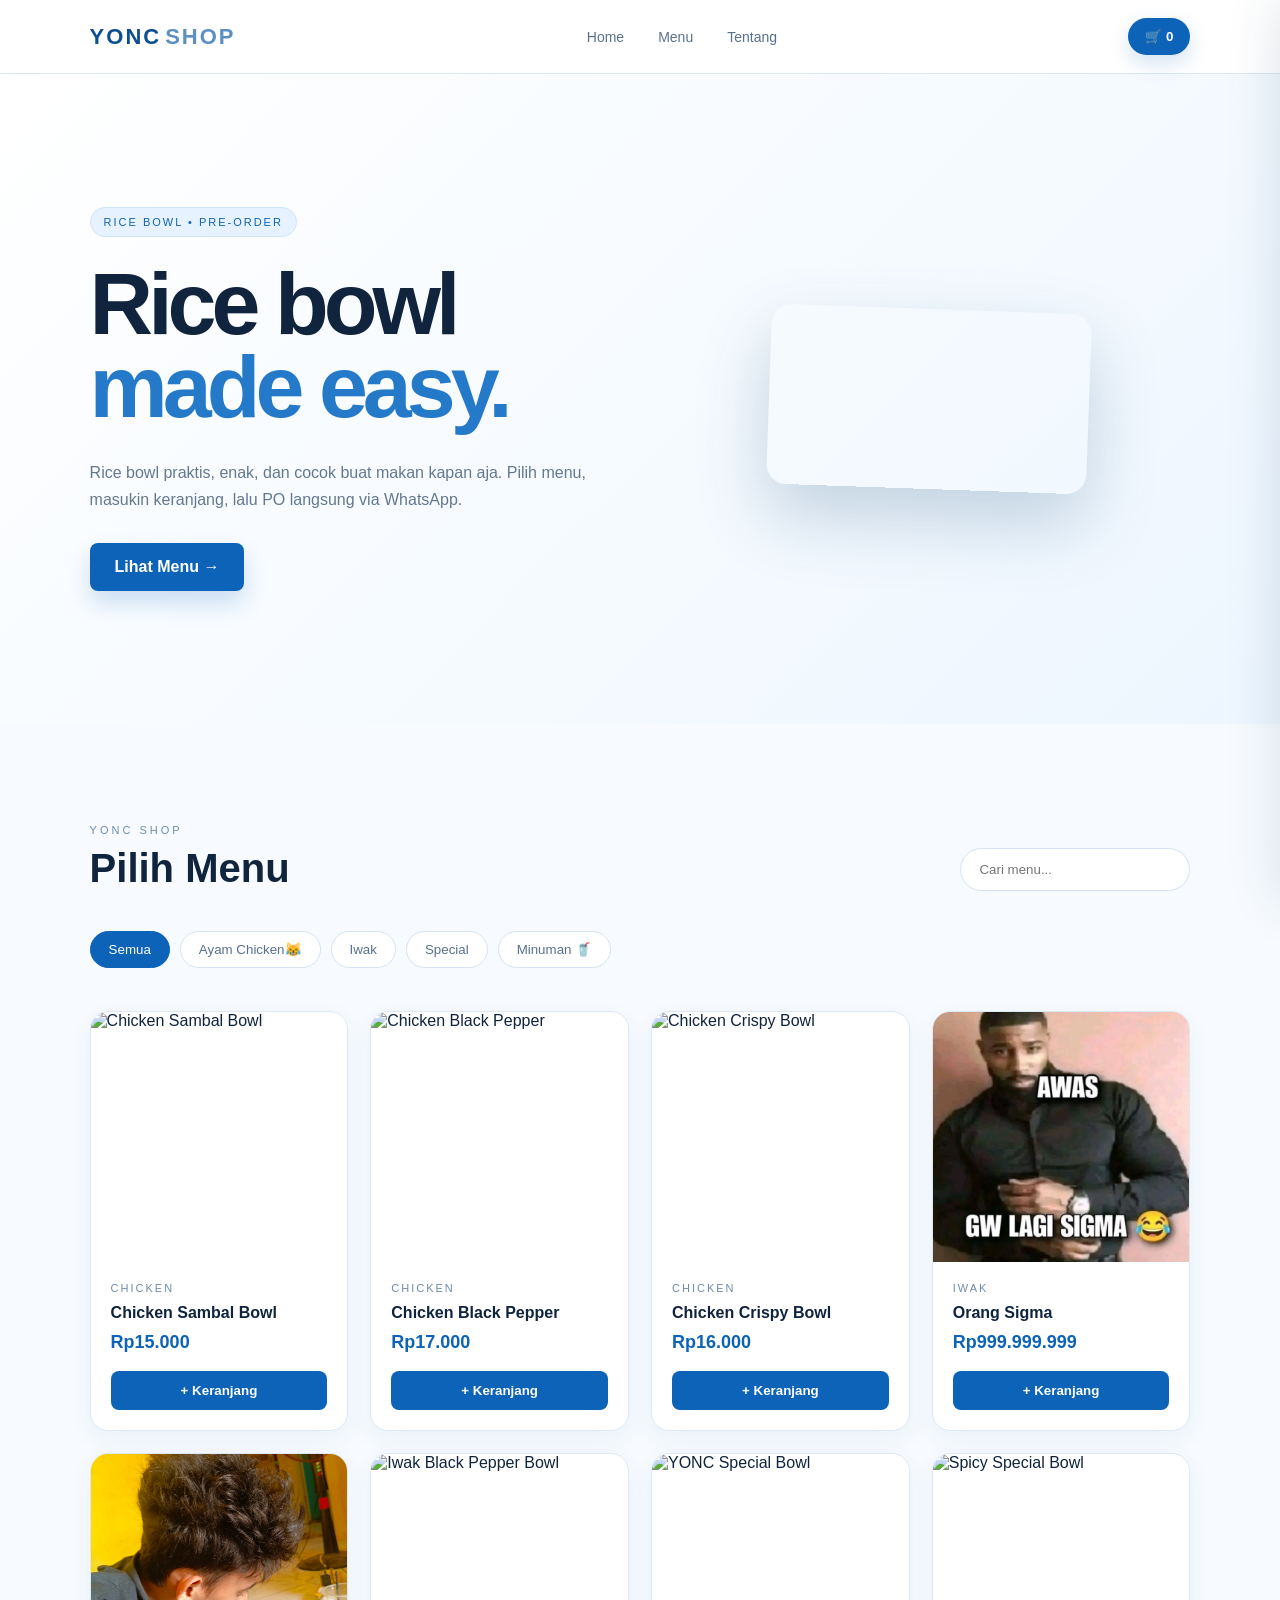
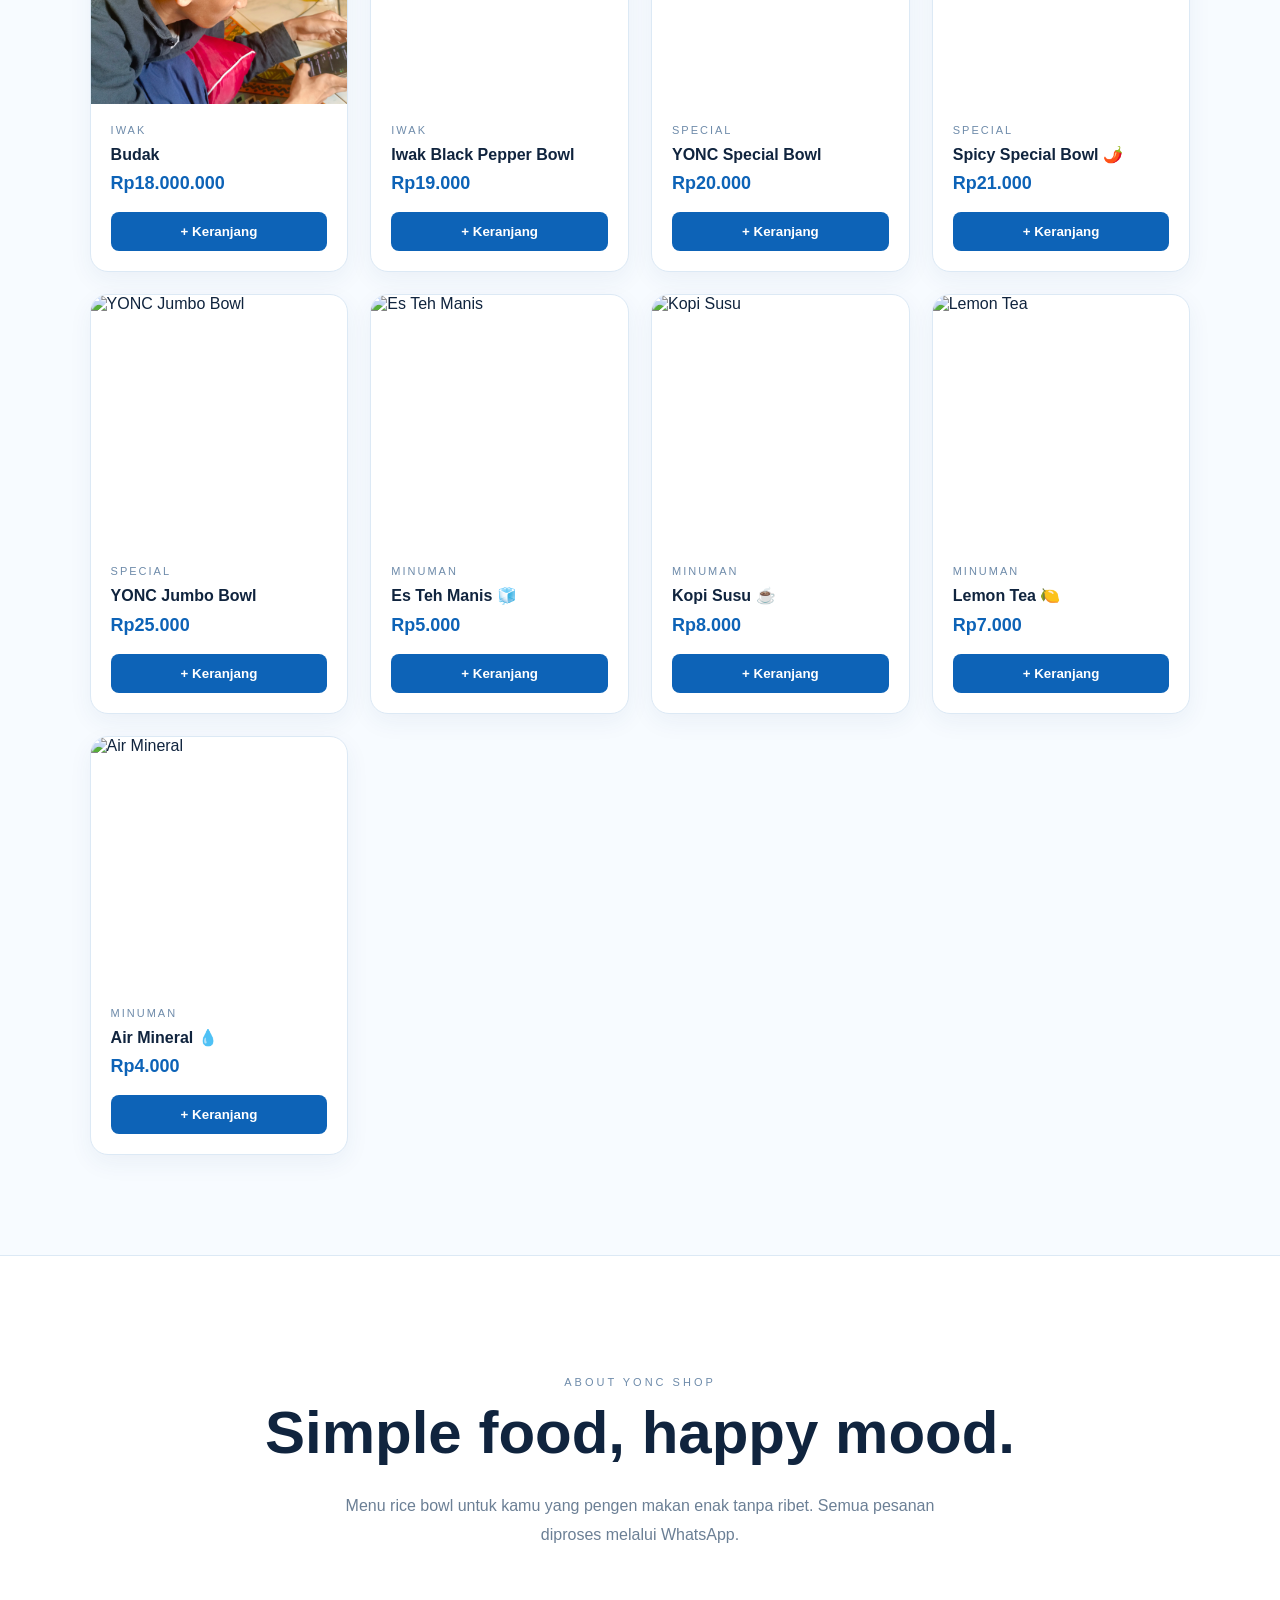
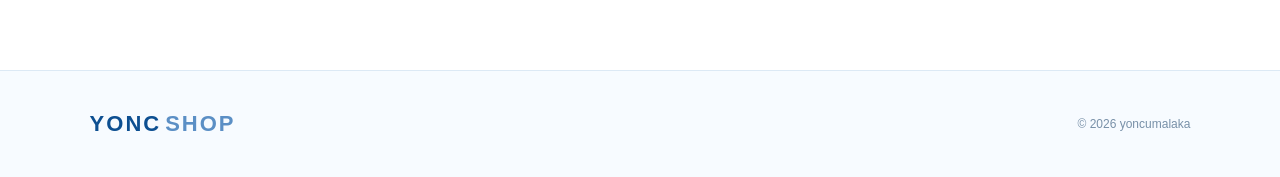
==== shop.html @ 420c865e "Update shop.html" ====
<!DOCTYPE html>
<html lang="id">

<head>

    <meta charset="UTF-8">

    <meta
        name="viewport"
        content="width=device-width, initial-scale=1.0"
    >

    <title>YONC SHOP — Rice Bowl</title>

    <link
        rel="stylesheet"
        href="style.css"
    >

</head>


<body>

    

<!-- ================= NAVBAR ================= -->

<header class="navbar">

    <a
        href="#home"
        class="logo"
    >
        YONC<span>SHOP</span>
    </a>


    <nav>

        <a href="#home">
            Home
        </a>

        <a href="#products">
            Menu
        </a>

        <a href="#about">
            Tentang
        </a>

    </nav>


    <button
        class="cart-btn"
        onclick="toggleCart()"
    >
        🛒 <span id="cartCount">0</span>
    </button>

</header>



<main>


<!-- ================= HERO ================= -->

<section
    class="hero"
    id="home"
>

    <div class="hero-content">

        <p class="badge">
            RICE BOWL • PRE-ORDER
        </p>


        <h1>
            Rice bowl<br>
            <span>made easy.</span>
        </h1>


        <p class="hero-desc">

            Rice bowl praktis, enak, dan cocok buat
            makan kapan aja.
            Pilih menu, masukin keranjang,
            lalu PO langsung via WhatsApp.

        </p>


        <a
            href="#products"
            class="hero-btn"
        >
            Lihat Menu →
        </a>

    </div>



    <div class="hero-image">

        <video autoplay loop playsinline>
            <source src="Copines.mp4" type="video/mp4">
        </video>
    

    </div>

</section>



<!-- ================= PRODUCTS ================= -->

<section
    class="products-section"
    id="products"
>


    <!-- JUDUL + SEARCH -->

    <div class="section-heading">

        <div>

            <p class="small-title">
                YONC SHOP
            </p>

            <h2>
                Pilih Menu
            </h2>

        </div>


        <input
            id="searchInput"
            type="text"
            placeholder="Cari menu..."
            onkeyup="searchProducts()"
        >

    </div>



    <!-- ================= KATEGORI ================= -->

    <div class="category">

        <button
            class="active"
            onclick="filterProducts('all', this)"
        >
            Semua
        </button>


        <button
            onclick="filterProducts('chicken', this)"
        >
            Ayam Chicken😹
        </button>


        <button
            onclick="filterProducts('Iwak', this)"
        >
            Iwak
        </button>


        <button
            onclick="filterProducts('special', this)"
        >
            Special
        </button>


        <button
            onclick="filterProducts('drink', this)"
        >
            Minuman 🥤
        </button>

    </div>



    <!-- ================= PRODUCT GRID ================= -->

    <div
        class="product-grid"
        id="productGrid"
    >


        



        <!-- ========== 2 CHICKEN ========== -->

        <article
            class="product-card"
            data-category="chicken"
        >

            <img
                class="product-image"
                src="https://images.unsplash.com/photo-1515003197210-e0cd71810b5f?auto=format&fit=crop&w=900&q=85"
                alt="Chicken Sambal Bowl"
            >


            <div class="product-info">

                <p class="category-name">
                    Chicken
                </p>


                <h3>
                    Chicken Sambal Bowl
                </h3>


                <p class="price">
                    Rp15.000
                </p>


                <button
                    onclick="addToCart('Chicken Sambal Bowl', 15000)"
                >
                    + Keranjang
                </button>

            </div>

        </article>



        <!-- ========== 3 CHICKEN ========== -->

        <article
            class="product-card"
            data-category="chicken"
        >

            <img
                class="product-image"
                src="https://images.unsplash.com/photo-1547592180-85f173990554?auto=format&fit=crop&w=900&q=85"
                alt="Chicken Black Pepper"
            >


            <div class="product-info">

                <p class="category-name">
                    Chicken
                </p>


                <h3>
                    Chicken Black Pepper
                </h3>


                <p class="price">
                    Rp17.000
                </p>


                <button
                    onclick="addToCart('Chicken Black Pepper', 17000)"
                >
                    + Keranjang
                </button>

            </div>

        </article>



        <!-- ========== 4 CHICKEN ========== -->

        <article
            class="product-card"
            data-category="chicken"
        >

            <img
                class="product-image"
                src="https://images.unsplash.com/photo-1604908176997-125f25cc6f3d?auto=format&fit=crop&w=900&q=85"
                alt="Chicken Crispy Bowl"
            >


            <div class="product-info">

                <p class="category-name">
                    Chicken
                </p>


                <h3>
                    Chicken Crispy Bowl
                </h3>


                <p class="price">
                    Rp16.000
                </p>


                <button
                    onclick="addToCart('Chicken Crispy Bowl', 16000)"
                >
                    + Keranjang
                </button>

            </div>

        </article>



        <!-- ========== 5 IWAK ========== -->

        <article
            class="product-card"
            data-category="Iwak"
        >

            <img
                class="product-image"
                src="a66cf61162b23cd7a90c063046f95555.jpg"
                alt="Orang Sigma"
            >


            <div class="product-info">

                <p class="category-name">
                    Iwak
                </p>


                <h3>
                    Orang Sigma
                </h3>


                <p class="price">
                    Rp999.999.999
                </p>


                <button
                    onclick="addToCart('Orang Sigma', 999999999)"
                >
                    + Keranjang
                </button>

            </div>

        </article>



        <!-- ========== 6 IWAK ========== -->

        <article
            class="product-card"
            data-category="Iwak"
        >

            <img
                class="product-image"
                src="IMG_20260915_151544_140.jpg"
                alt="Budak Toboali"
            >


            <div class="product-info">

                <p class="category-name">
                    Iwak
                </p>


                <h3>
                    Budak
                </h3>


                <p class="price">
                    Rp18.000.000
                </p>


                <button
                    onclick="addToCart('Budak Toboali', 18000000)"
                >
                    + Keranjang
                </button>

            </div>

        </article>



        <!-- ========== 7 IWAK ========== -->

        <article
            class="product-card"
            data-category="Iwak"
        >

            <img
                class="product-image"
                src="https://images.unsplash.com/photo-1565299624946-b28f40a0ae38?auto=format&fit=crop&w=900&q=85"
                alt="Iwak Black Pepper Bowl"
            >


            <div class="product-info">

                <p class="category-name">
                    Iwak
                </p>


                <h3>
                    Iwak Black Pepper Bowl
                </h3>


                <p class="price">
                    Rp19.000
                </p>


                <button
                    onclick="addToCart('Beef Black Pepper Bowl', 19000)"
                >
                    + Keranjang
                </button>

            </div>

        </article>



        <!-- ========== 8 SPECIAL ========== -->

        <article
            class="product-card"
            data-category="special"
        >

            <img
                class="product-image"
                src="https://images.unsplash.com/photo-1512058564366-18510be2db19?auto=format&fit=crop&w=900&q=85"
                alt="YONC Special Bowl"
            >


            <div class="product-info">

                <p class="category-name">
                    Special
                </p>


                <h3>
                    YONC Special Bowl
                </h3>


                <p class="price">
                    Rp20.000
                </p>


                <button
                    onclick="addToCart('YONC Special Bowl', 20000)"
                >
                    + Keranjang
                </button>

            </div>

        </article>



        <!-- ========== 9 SPECIAL ========== -->

        <article
            class="product-card"
            data-category="special"
        >

            <img
                class="product-image"
                src="https://images.unsplash.com/photo-1601050690597-df0568f70950?auto=format&fit=crop&w=900&q=85"
                alt="Spicy Special Bowl"
            >


            <div class="product-info">

                <p class="category-name">
                    Special
                </p>


                <h3>
                    Spicy Special Bowl 🌶️
                </h3>


                <p class="price">
                    Rp21.000
                </p>


                <button
                    onclick="addToCart('Spicy Special Bowl', 21000)"
                >
                    + Keranjang
                </button>

            </div>

        </article>



        <!-- ========== 10 SPECIAL ========== -->

        <article
            class="product-card"
            data-category="special"
        >

            <img
                class="product-image"
                src="https://images.unsplash.com/photo-1547592180-85f173990554?auto=format&fit=crop&w=900&q=85"
                alt="YONC Jumbo Bowl"
            >


            <div class="product-info">

                <p class="category-name">
                    Special
                </p>


                <h3>
                    YONC Jumbo Bowl
                </h3>


                <p class="price">
                    Rp25.000
                </p>


                <button
                    onclick="addToCart('YONC Jumbo Bowl', 25000)"
                >
                    + Keranjang
                </button>

            </div>

        </article>



        <!-- ========== 11 MINUMAN ========== -->

        <article
            class="product-card"
            data-category="drink"
        >

            <img
                class="product-image"
                src="https://images.unsplash.com/photo-1556679343-c7306c1976bc?auto=format&fit=crop&w=900&q=85"
                alt="Es Teh Manis"
            >


            <div class="product-info">

                <p class="category-name">
                    Minuman
                </p>


                <h3>
                    Es Teh Manis 🧊
                </h3>


                <p class="price">
                    Rp5.000
                </p>


                <button
                    onclick="addToCart('Es Teh Manis', 5000)"
                >
                    + Keranjang
                </button>

            </div>

        </article>



        <!-- ========== 12 MINUMAN ========== -->

        <article
            class="product-card"
            data-category="drink"
        >

            <img
                class="product-image"
                src="https://images.unsplash.com/photo-1495474472287-4d71bcdd2085?auto=format&fit=crop&w=900&q=85"
                alt="Kopi Susu"
            >


            <div class="product-info">

                <p class="category-name">
                    Minuman
                </p>


                <h3>
                    Kopi Susu ☕
                </h3>


                <p class="price">
                    Rp8.000
                </p>


                <button
                    onclick="addToCart('Kopi Susu', 8000)"
                >
                    + Keranjang
                </button>

            </div>

        </article>



        <!-- ========== 13 MINUMAN ========== -->

        <article
            class="product-card"
            data-category="drink"
        >

            <img
                class="product-image"
                src="https://images.unsplash.com/photo-1551024506-0bccd828d307?auto=format&fit=crop&w=900&q=85"
                alt="Lemon Tea"
            >


            <div class="product-info">

                <p class="category-name">
                    Minuman
                </p>


                <h3>
                    Lemon Tea 🍋
                </h3>


                <p class="price">
                    Rp7.000
                </p>


                <button
                    onclick="addToCart('Lemon Tea', 7000)"
                >
                    + Keranjang
                </button>

            </div>

        </article>



        <!-- ========== 14 MINUMAN ========== -->

        <article
            class="product-card"
            data-category="drink"
        >

            <img
                class="product-image"
                src="https://images.unsplash.com/photo-1544145945-f90425340c7e?auto=format&fit=crop&w=900&q=85"
                alt="Air Mineral"
            >


            <div class="product-info">

                <p class="category-name">
                    Minuman
                </p>


                <h3>
                    Air Mineral 💧
                </h3>


                <p class="price">
                    Rp4.000
                </p>


                <button
                    onclick="addToCart('Air Mineral', 4000)"
                >
                    + Keranjang
                </button>

            </div>

        </article>


    </div>

</section>



<!-- ================= ABOUT ================= -->

<section
    class="about"
    id="about"
>

    <p class="small-title">
        ABOUT YONC SHOP
    </p>


    <h2>
        Simple food, happy mood.
    </h2>


    <p>

        Menu rice bowl untuk kamu yang pengen
        makan enak tanpa ribet.
        Semua pesanan diproses melalui WhatsApp.

    </p>

</section>


</main>



<!-- ================= OVERLAY ================= -->

<div
    class="overlay"
    id="overlay"
    onclick="toggleCart()"
></div>



<!-- ================= CART ================= -->

<aside
    class="cart"
    id="cart"
>


    <div class="cart-header">

        <h2>
            Pesanan
        </h2>


        <button
            onclick="toggleCart()"
        >
            ✕
        </button>

    </div>



    <div
        id="cartItems"
        class="cart-items"
    >

        <p class="empty-cart">
            Belum ada pesanan 🍚
        </p>

    </div>



    <div class="cart-bottom">


        <div class="total">

            <span>
                Total
            </span>


            <strong id="cartTotal">
                Rp0
            </strong>

        </div>



        <button
            class="checkout"
            onclick="checkout()"
        >
            PO via WhatsApp →
        </button>


    </div>

</aside>



<!-- ================= FOOTER ================= -->

<footer>


    <div class="logo">

        YONC<span>SHOP</span>

    </div>


    <p>
        © 2026 yoncumalaka
    </p>


</footer>



<!-- ================= JAVASCRIPT ================= -->

<script src="script.js"></script>


</body>

</html>
---- style.css ----
* {
    margin: 0;
    padding: 0;
    box-sizing: border-box;
}

html {
    scroll-behavior: smooth;
}

body {
    font-family: Arial, Helvetica, sans-serif;
    background: #f7fbff;
    color: #10243e;
}


/* =========================
   NAVBAR
========================= */

.navbar {
    height: 74px;
    padding: 0 7%;

    display: flex;
    align-items: center;
    justify-content: space-between;

    background: rgba(255, 255, 255, .96);

    border-bottom: 1px solid #dbe8f5;

    position: sticky;
    top: 0;
    z-index: 50;

    backdrop-filter: blur(14px);
}

.logo {
    color: #0d4f91;
    text-decoration: none;

    font-size: 22px;
    font-weight: 900;

    letter-spacing: 2px;
}

.logo span {
    color: #5b8fc5;
    margin-left: 4px;
}

.navbar nav {
    display: flex;
    gap: 34px;
}

.navbar nav a {
    color: #58708d;
    text-decoration: none;
    font-size: 14px;

    transition: .2s;
}

.navbar nav a:hover {
    color: #0d63b7;
}

.cart-btn {
    background: #0d63b7;
    color: white;

    border: none;

    padding: 11px 17px;

    border-radius: 30px;

    cursor: pointer;

    font-weight: bold;

    box-shadow: 0 8px 20px rgba(13, 99, 183, .18);

    transition: .2s;
}

.cart-btn:hover {
    background: #084d8d;
    transform: translateY(-2px);
}


/* =========================
   HERO
========================= */

.hero {
    min-height: 650px;

    padding: 75px 7%;

    display: grid;

    grid-template-columns: 1fr 1fr;

    align-items: center;

    gap: 55px;

    background:
        linear-gradient(
            135deg,
            #ffffff 0%,
            #edf6ff 100%
        );
}

.badge {
    display: inline-block;

    font-size: 11px;

    letter-spacing: 2px;

    color: #0d63b7;

    background: #e6f2ff;

    border: 1px solid #cfe5fa;

    padding: 8px 13px;

    border-radius: 30px;

    margin-bottom: 25px;
}

.hero h1 {
    font-size: clamp(50px, 7vw, 88px);

    line-height: .95;

    letter-spacing: -5px;

    color: #10243e;
}

.hero h1 span {
    color: #247ac8;
}

.hero-desc {
    color: #637890;

    max-width: 500px;

    line-height: 1.7;

    margin: 30px 0;
}

.hero-btn {
    display: inline-block;

    padding: 15px 25px;

    background: #0d63b7;

    color: white;

    text-decoration: none;

    font-weight: bold;

    border-radius: 8px;

    box-shadow: 0 12px 25px rgba(13, 99, 183, .2);

    transition: .2s;
}

.hero-btn:hover {
    background: #084d8d;
    transform: translateY(-2px);
}

.hero-image {
    display: flex;
    justify-content: center;
}

.hero-image video {
    width: 320px;

    height: 180px;

    object-fit: cover;

    border-radius: 20px;

    box-shadow: 0 30px 70px rgba(20, 72, 116, .22);

    transform: rotate(2deg);
}


/* =========================
   PRODUCTS
========================= */

.products-section {
    padding: 100px 7%;
}

.section-heading {
    display: flex;

    align-items: end;

    justify-content: space-between;

    gap: 30px;
}

.small-title {
    color: #6e8baa;

    font-size: 11px;

    letter-spacing: 3px;

    margin-bottom: 10px;
}

.section-heading h2 {
    font-size: 40px;
}

#searchInput {
    width: 230px;

    background: white;

    color: #10243e;

    border: 1px solid #d5e3f0;

    padding: 13px 18px;

    border-radius: 30px;

    outline: none;

    transition: .2s;
}

#searchInput:focus {
    border-color: #0d63b7;

    box-shadow: 0 0 0 3px rgba(13, 99, 183, .08);
}


/* =========================
   CATEGORY
========================= */

.category {
    display: flex;

    gap: 10px;

    margin: 40px 0;

    overflow-x: auto;

    padding-bottom: 3px;

    scrollbar-width: none;
}

.category::-webkit-scrollbar {
    display: none;
}

.category button {
    background: white;

    color: #58708d;

    border: 1px solid #d5e3f0;

    padding: 10px 18px;

    border-radius: 30px;

    cursor: pointer;

    white-space: nowrap;

    flex-shrink: 0;

    transition: .2s;
}

.category button.active,
.category button:hover {
    background: #0d63b7;

    color: white;

    border-color: #0d63b7;
}


/* =========================
   PRODUCT GRID
========================= */

.product-grid {
    display: grid;

    grid-template-columns: repeat(4, 1fr);

    gap: 22px;
}

.product-card {
    background: white;

    border: 1px solid #dce9f5;

    border-radius: 18px;

    overflow: hidden;

    transition: .25s;

    box-shadow: 0 8px 25px rgba(29, 76, 115, .06);
}

.product-card:hover {
    transform: translateY(-6px);

    box-shadow: 0 18px 35px rgba(29, 76, 115, .12);
}

.product-image {
    width: 100%;

    height: 250px;

    display: block;

    object-fit: cover;
}

.product-info {
    padding: 20px;
}

.category-name {
    color: #6e8baa;

    font-size: 11px;

    text-transform: uppercase;

    letter-spacing: 2px;
}

.product-info h3 {
    margin: 8px 0;

    font-size: 16px;

    line-height: 1.35;
}

.price {
    color: #0d63b7;

    font-weight: bold;

    font-size: 18px;

    margin-bottom: 18px;
}

.product-info button {
    width: 100%;

    padding: 12px;

    background: #0d63b7;

    color: white;

    border: none;

    border-radius: 8px;

    cursor: pointer;

    font-weight: bold;

    transition: .2s;
}

.product-info button:hover {
    background: #084d8d;
}


/* =========================
   ABOUT
========================= */

.about {
    padding: 120px 7%;

    text-align: center;

    border-top: 1px solid #dce9f5;

    background: white;
}

.about h2 {
    font-size: clamp(35px, 5vw, 60px);

    margin-bottom: 25px;
}

.about > p:last-child {
    max-width: 600px;

    margin: auto;

    color: #6b7f95;

    line-height: 1.8;
}


/* =========================
   CART
========================= */

.overlay {
    position: fixed;

    inset: 0;

    background: rgba(13, 39, 66, .35);

    opacity: 0;

    visibility: hidden;

    transition: .3s;

    z-index: 80;
}

.overlay.show {
    opacity: 1;

    visibility: visible;
}

.cart {
    position: fixed;

    top: 0;

    right: -420px;

    width: 400px;

    max-width: 90%;

    height: 100vh;

    background: white;

    z-index: 100;

    padding: 25px;

    display: flex;

    flex-direction: column;

    transition: .35s;

    box-shadow: -20px 0 50px rgba(23, 62, 96, .15);
}

.cart.show {
    right: 0;
}

.cart-header {
    display: flex;

    justify-content: space-between;

    align-items: center;

    padding-bottom: 20px;

    border-bottom: 1px solid #dce9f5;
}

.cart-header h2 {
    font-size: 22px;
}

.cart-header button {
    background: transparent;

    color: #10243e;

    border: none;

    font-size: 20px;

    cursor: pointer;
}

.cart-items {
    flex: 1;

    overflow-y: auto;

    padding: 20px 0;
}

.empty-cart {
    color: #7890a8;

    text-align: center;

    margin-top: 50px;
}

.cart-item {
    display: flex;

    justify-content: space-between;

    gap: 15px;

    padding: 15px 0;

    border-bottom: 1px solid #e2edf6;
}

.cart-item h4 {
    font-size: 14px;
}

.cart-item p {
    color: #6e8baa;

    font-size: 13px;

    margin-top: 5px;
}

.remove {
    background: transparent;

    color: #d05b5b;

    border: none;

    cursor: pointer;
}

.cart-bottom {
    border-top: 1px solid #dce9f5;

    padding-top: 20px;
}

.total {
    display: flex;

    justify-content: space-between;

    margin-bottom: 15px;
}

.total strong {
    font-size: 20px;

    color: #0d63b7;
}

.checkout {
    width: 100%;

    padding: 15px;

    background: #18a66a;

    color: white;

    border: none;

    border-radius: 8px;

    font-weight: bold;

    cursor: pointer;

    transition: .2s;
}

.checkout:hover {
    background: #128454;
}


/* =========================
   FOOTER
========================= */

footer {
    border-top: 1px solid #dce9f5;

    padding: 40px 7%;

    display: flex;

    justify-content: space-between;

    align-items: center;

    background: #f7fbff;
}

footer p {
    color: #7890a8;

    font-size: 12px;
}


/* =========================
   TABLET
========================= */

@media (max-width: 950px) {

    .product-grid {
        grid-template-columns: repeat(2, 1fr);
    }

}


/* =========================
   MOBILE
========================= */

@media (max-width: 800px) {

    .navbar {
        padding: 0 5%;
    }

    .navbar nav {
        display: none;
    }

    .hero {
        grid-template-columns: 1fr;

        padding: 65px 5%;

        gap: 40px;
    }

    .hero h1 {
        font-size: clamp(48px, 13vw, 70px);

        letter-spacing: -4px;
    }

    .hero-image video {
        height: 180px;

        width: 320px;

        transform: none;
    }

    .products-section {
        padding: 70px 5%;
    }

    .section-heading {
        align-items: flex-start;

        flex-direction: column;
    }

    .section-heading h2 {
        font-size: 34px;
    }

    #searchInput {
        width: 100%;
    }

    .product-image {
        height: 220px;
    }

}


/* =========================
   SMALL PHONE
========================= */

@media (max-width: 480px) {

    .navbar {
        height: 68px;
    }

    .logo {
        font-size: 19px;
    }

    .cart-btn {
        padding: 10px 14px;
    }

    .hero {
        padding: 55px 5%;
    }

    .hero-desc {
        font-size: 15px;
    }

    .hero-image img {
        height: 300px;
    }

    .product-grid {
        grid-template-columns: repeat(2, minmax(0, 1fr));

        gap: 12px;
    }

    .product-info {
        padding: 14px;
    }

    .product-info h3 {
        font-size: 14px;
    }

    .price {
        font-size: 16px;
    }

    .product-info button {
        padding: 11px 5px;

        font-size: 13px;
    }

    .category {
        margin: 30px 0;

        gap: 8px;
    }

    .category button {
        padding: 9px 16px;
    }

    .cart {
        width: 100%;

        max-width: 100%;

        right: -100%;
    }

    footer {
        flex-direction: column;

        gap: 15px;

        text-align: center;
    }

    }

/* animasi buat file videonya */

.hero-image video {
    width: 320px;
    height: 180px;
    object-fit: cover;
    border-radius: 20px;
    box-shadow: 0 30px 70px rgba(20, 72, 116, .22);
    animation: floating 4.5s cubic-bezier(.37, 0, .63, 1) infinite;
    will-change: transform;
}

@keyframes floating {
    0%, 100% {
        transform: translateY(25px) rotate(1deg);
    }

    20% {
        transform: translateY(5px) rotate(-0.5deg);
    }

    35% {
        transform: translateY(0px) rotate(-1deg);
    }

    50% {
        transform: translateY(7px) rotate(0.5deg);
    }

    65% {
        transform: translateY(2px) rotate(-0.3deg);
    }

    80% {
        transform: translateY(12px) rotate(0.5deg);
    }
}
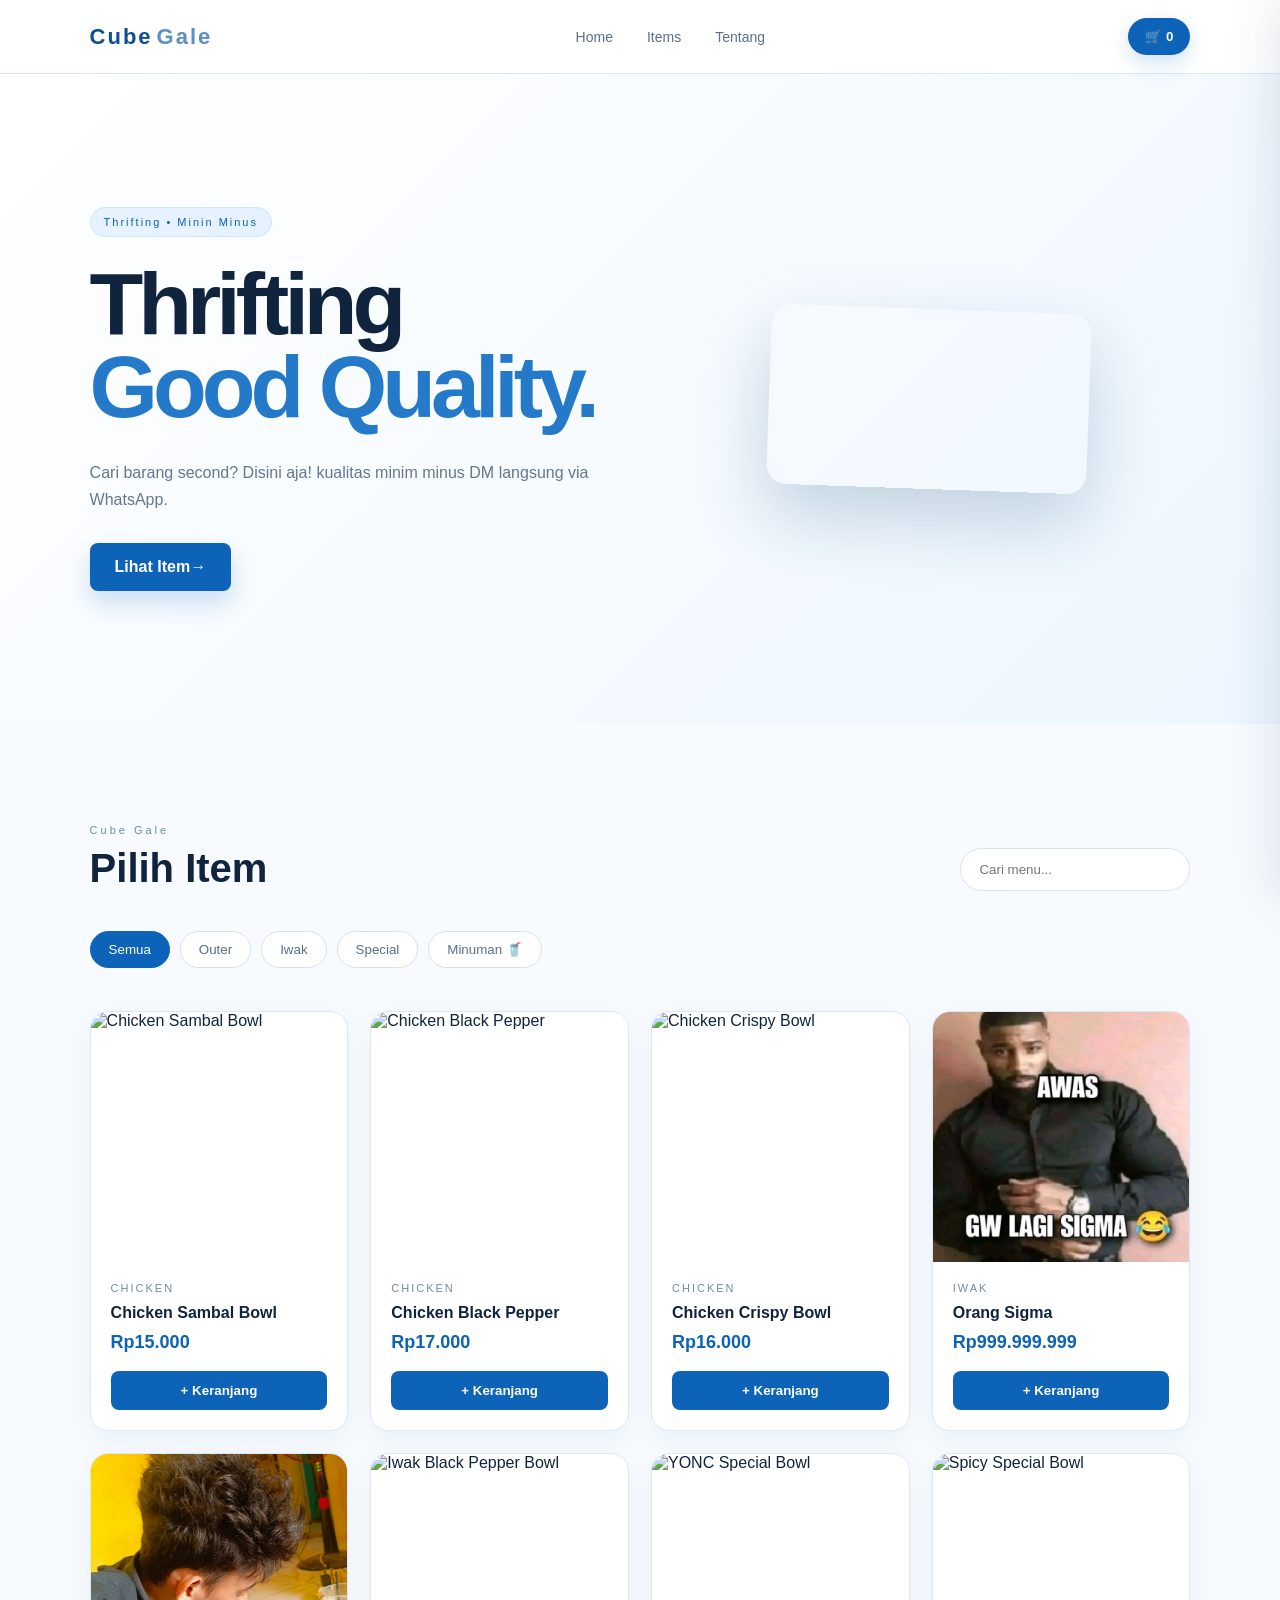
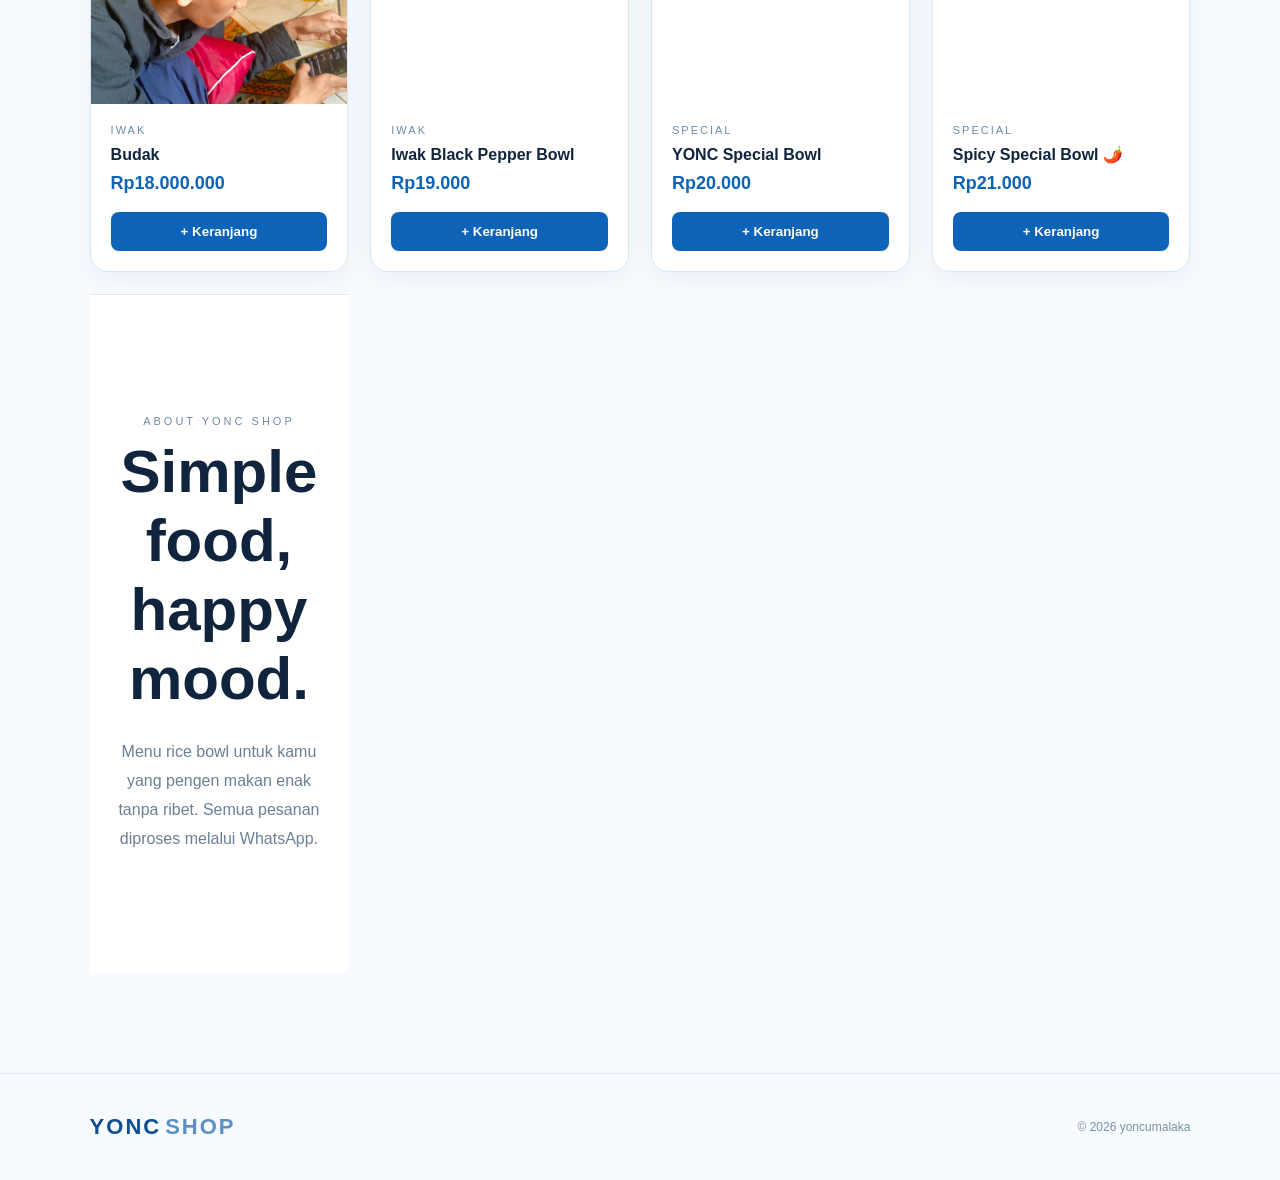
==== commit 60662bed: "Update shop.html" ====
--- a/shop.html
+++ b/shop.html
@@ -10,7 +10,7 @@
         content="width=device-width, initial-scale=1.0"
     >
 
-    <title>YONC SHOP — Rice Bowl</title>
+    <title>Cube Gale — Thrifting</title>
 
     <link
         rel="stylesheet"
@@ -32,7 +32,7 @@
         href="#home"
         class="logo"
     >
-        YONC<span>SHOP</span>
+        Cube<span>Gale</span>
     </a>
 
 
@@ -43,7 +43,7 @@
         </a>
 
         <a href="#products">
-            Menu
+            Items
         </a>
 
         <a href="#about">
@@ -77,22 +77,21 @@
     <div class="hero-content">
 
         <p class="badge">
-            RICE BOWL • PRE-ORDER
+            Thrifting • Minin Minus
         </p>
 
 
         <h1>
-            Rice bowl<br>
-            <span>made easy.</span>
+            Thrifting<br>
+            <span>Good Quality.</span>
         </h1>
 
 
         <p class="hero-desc">
 
-            Rice bowl praktis, enak, dan cocok buat
-            makan kapan aja.
-            Pilih menu, masukin keranjang,
-            lalu PO langsung via WhatsApp.
+            Cari barang second?
+            Disini aja! kualitas minim minus
+            DM langsung via WhatsApp.
 
         </p>
 
@@ -101,7 +100,7 @@
             href="#products"
             class="hero-btn"
         >
-            Lihat Menu →
+            Lihat Item→
         </a>
 
     </div>
@@ -136,11 +135,11 @@
         <div>
 
             <p class="small-title">
-                YONC SHOP
+                Cube Gale
             </p>
 
             <h2>
-                Pilih Menu
+                Pilih Item
             </h2>
 
         </div>
@@ -172,7 +171,7 @@
         <button
             onclick="filterProducts('chicken', this)"
         >
-            Ayam Chicken😹
+            Outer
         </button>
 
 
@@ -558,223 +557,27 @@
 
         <!-- ========== 10 SPECIAL ========== -->
 
-        <article
-            class="product-card"
-            data-category="special"
-        >
-
-            <img
-                class="product-image"
-                src="https://images.unsplash.com/photo-1547592180-85f173990554?auto=format&fit=crop&w=900&q=85"
-                alt="YONC Jumbo Bowl"
-            >
-
-
-            <div class="product-info">
-
-                <p class="category-name">
-                    Special
-                </p>
-
-
-                <h3>
-                    YONC Jumbo Bowl
-                </h3>
-
-
-                <p class="price">
-                    Rp25.000
-                </p>
-
-
-                <button
-                    onclick="addToCart('YONC Jumbo Bowl', 25000)"
-                >
-                    + Keranjang
-                </button>
-
-            </div>
-
-        </article>
+        
+        
 
 
 
         <!-- ========== 11 MINUMAN ========== -->
 
-        <article
-            class="product-card"
-            data-category="drink"
-        >
-
-            <img
-                class="product-image"
-                src="https://images.unsplash.com/photo-1556679343-c7306c1976bc?auto=format&fit=crop&w=900&q=85"
-                alt="Es Teh Manis"
-            >
-
-
-            <div class="product-info">
-
-                <p class="category-name">
-                    Minuman
-                </p>
-
-
-                <h3>
-                    Es Teh Manis 🧊
-                </h3>
-
-
-                <p class="price">
-                    Rp5.000
-                </p>
-
-
-                <button
-                    onclick="addToCart('Es Teh Manis', 5000)"
-                >
-                    + Keranjang
-                </button>
-
-            </div>
-
-        </article>
-
-
 
         <!-- ========== 12 MINUMAN ========== -->
 
-        <article
-            class="product-card"
-            data-category="drink"
-        >
-
-            <img
-                class="product-image"
-                src="https://images.unsplash.com/photo-1495474472287-4d71bcdd2085?auto=format&fit=crop&w=900&q=85"
-                alt="Kopi Susu"
-            >
-
-
-            <div class="product-info">
-
-                <p class="category-name">
-                    Minuman
-                </p>
-
-
-                <h3>
-                    Kopi Susu ☕
-                </h3>
-
-
-                <p class="price">
-                    Rp8.000
-                </p>
-
-
-                <button
-                    onclick="addToCart('Kopi Susu', 8000)"
-                >
-                    + Keranjang
-                </button>
-
-            </div>
-
-        </article>
-
 
 
         <!-- ========== 13 MINUMAN ========== -->
 
-        <article
-            class="product-card"
-            data-category="drink"
-        >
-
-            <img
-                class="product-image"
-                src="https://images.unsplash.com/photo-1551024506-0bccd828d307?auto=format&fit=crop&w=900&q=85"
-                alt="Lemon Tea"
-            >
-
-
-            <div class="product-info">
-
-                <p class="category-name">
-                    Minuman
-                </p>
-
-
-                <h3>
-                    Lemon Tea 🍋
-                </h3>
-
-
-                <p class="price">
-                    Rp7.000
-                </p>
-
-
-                <button
-                    onclick="addToCart('Lemon Tea', 7000)"
-                >
-                    + Keranjang
-                </button>
-
-            </div>
-
-        </article>
+        
 
 
 
         <!-- ========== 14 MINUMAN ========== -->
 
-        <article
-            class="product-card"
-            data-category="drink"
-        >
-
-            <img
-                class="product-image"
-                src="https://images.unsplash.com/photo-1544145945-f90425340c7e?auto=format&fit=crop&w=900&q=85"
-                alt="Air Mineral"
-            >
-
-
-            <div class="product-info">
-
-                <p class="category-name">
-                    Minuman
-                </p>
-
-
-                <h3>
-                    Air Mineral 💧
-                </h3>
-
-
-                <p class="price">
-                    Rp4.000
-                </p>
-
-
-                <button
-                    onclick="addToCart('Air Mineral', 4000)"
-                >
-                    + Keranjang
-                </button>
-
-            </div>
-
-        </article>
-
-
-    </div>
-
-</section>
-
-
+        
 
 <!-- ================= ABOUT ================= -->
 
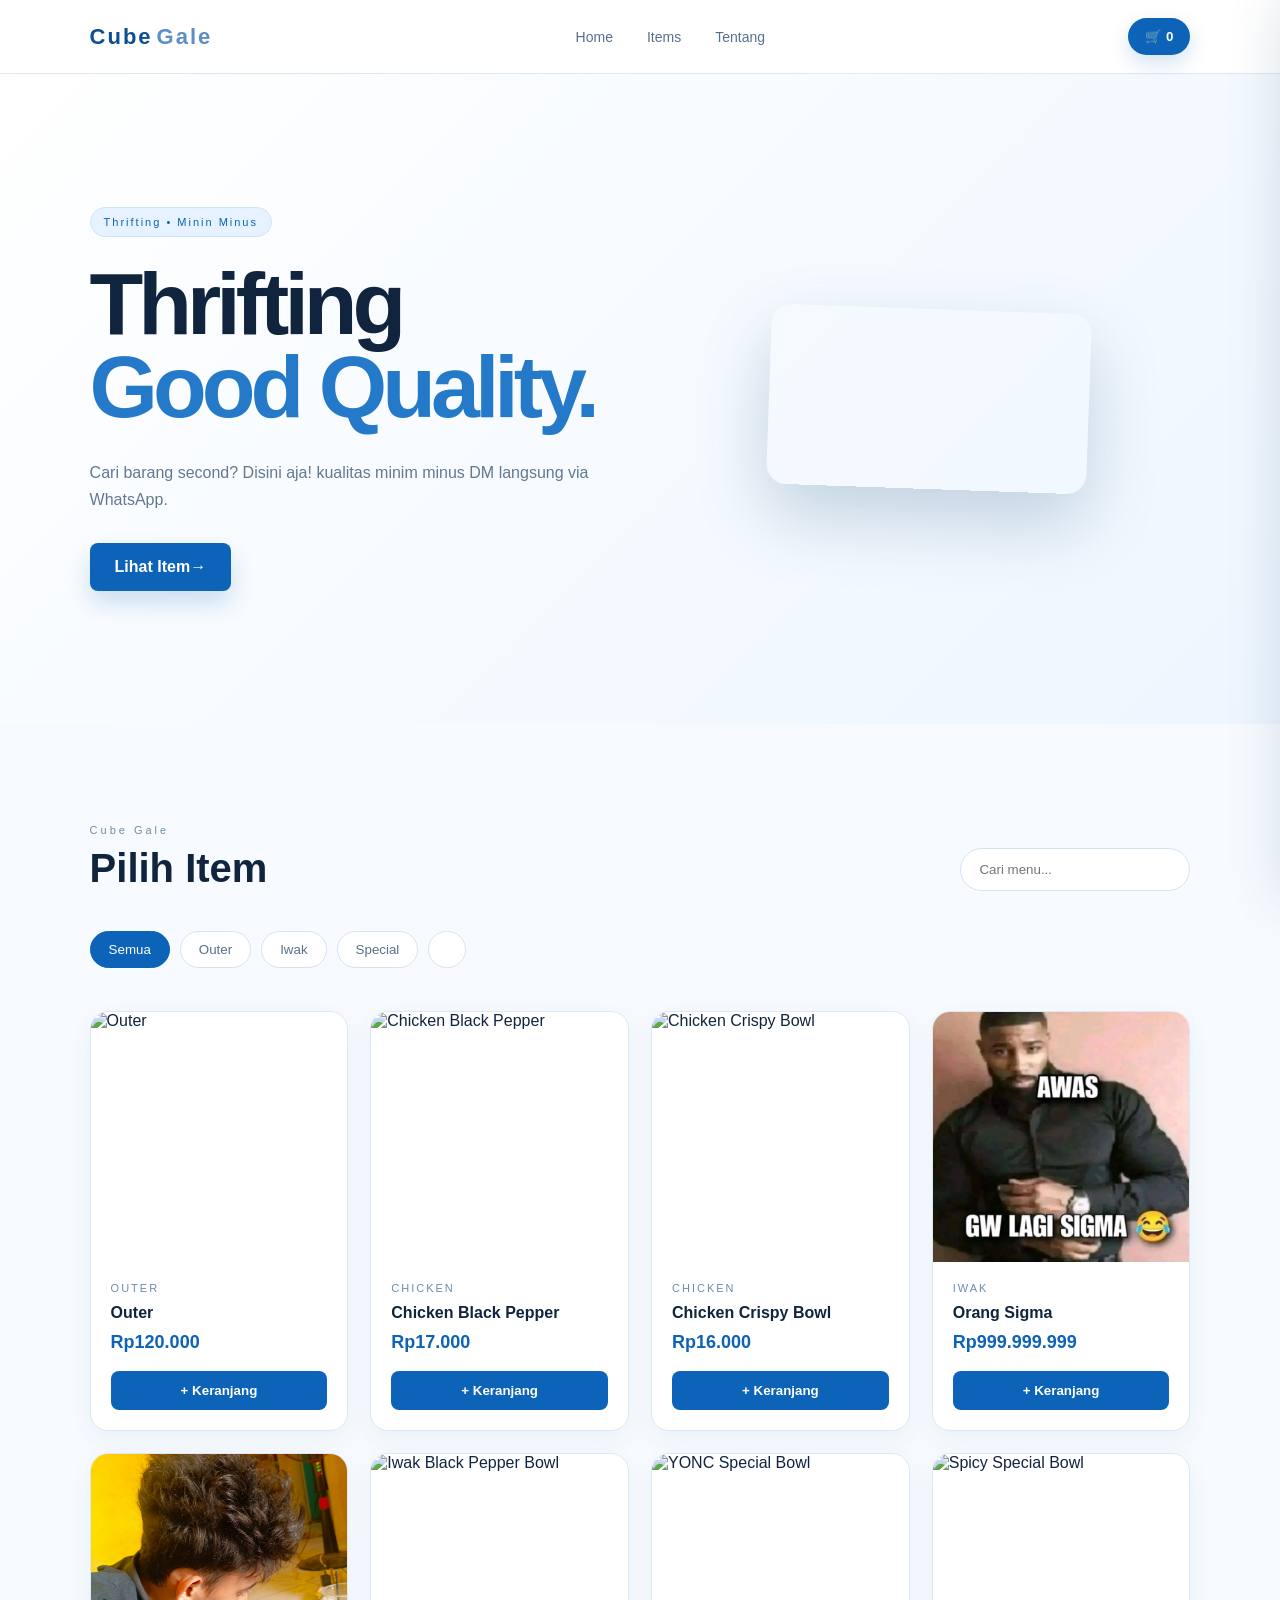
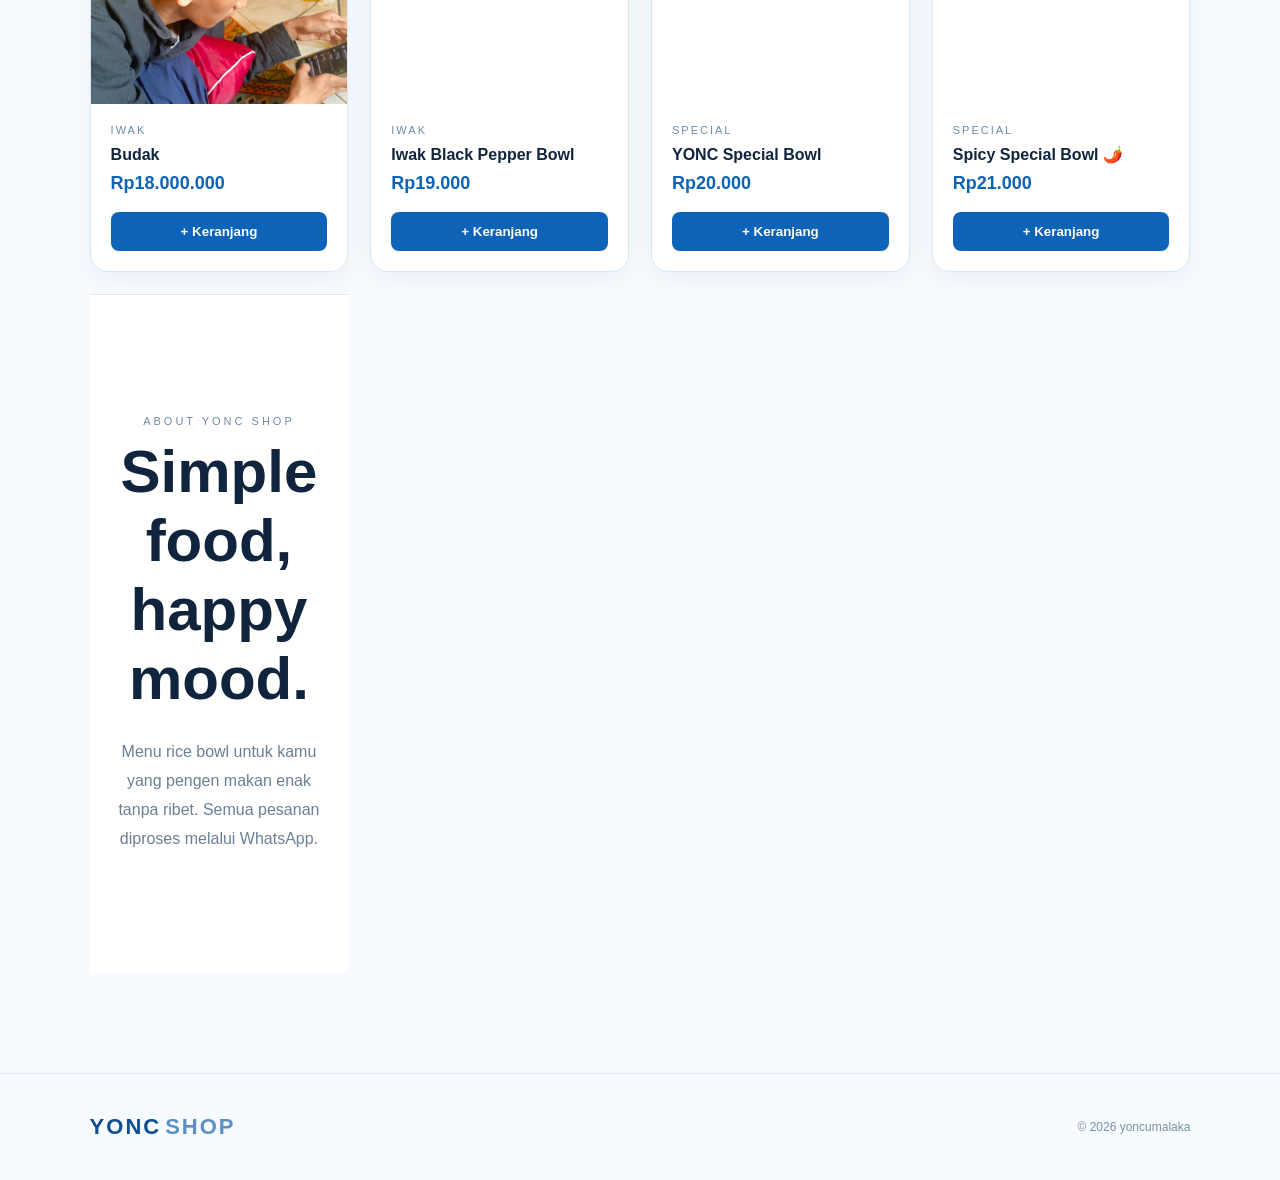
==== commit 251533f5: "Update shop.html" ====
--- a/shop.html
+++ b/shop.html
@@ -192,7 +192,7 @@
         <button
             onclick="filterProducts('drink', this)"
         >
-            Minuman 🥤
+            
         </button>
 
     </div>
@@ -215,35 +215,35 @@
 
         <article
             class="product-card"
-            data-category="chicken"
+            data-category="outer"
         >
 
             <img
                 class="product-image"
                 src="https://images.unsplash.com/photo-1515003197210-e0cd71810b5f?auto=format&fit=crop&w=900&q=85"
-                alt="Chicken Sambal Bowl"
+                alt="Outer"
             >
 
 
             <div class="product-info">
 
                 <p class="category-name">
-                    Chicken
+                    Outer
                 </p>
 
 
                 <h3>
-                    Chicken Sambal Bowl
+                    Outer
                 </h3>
 
 
                 <p class="price">
-                    Rp15.000
+                    Rp120.000
                 </p>
 
 
                 <button
-                    onclick="addToCart('Chicken Sambal Bowl', 15000)"
+                    onclick="addToCart('Outer', 15000)"
                 >
                     + Keranjang
                 </button>
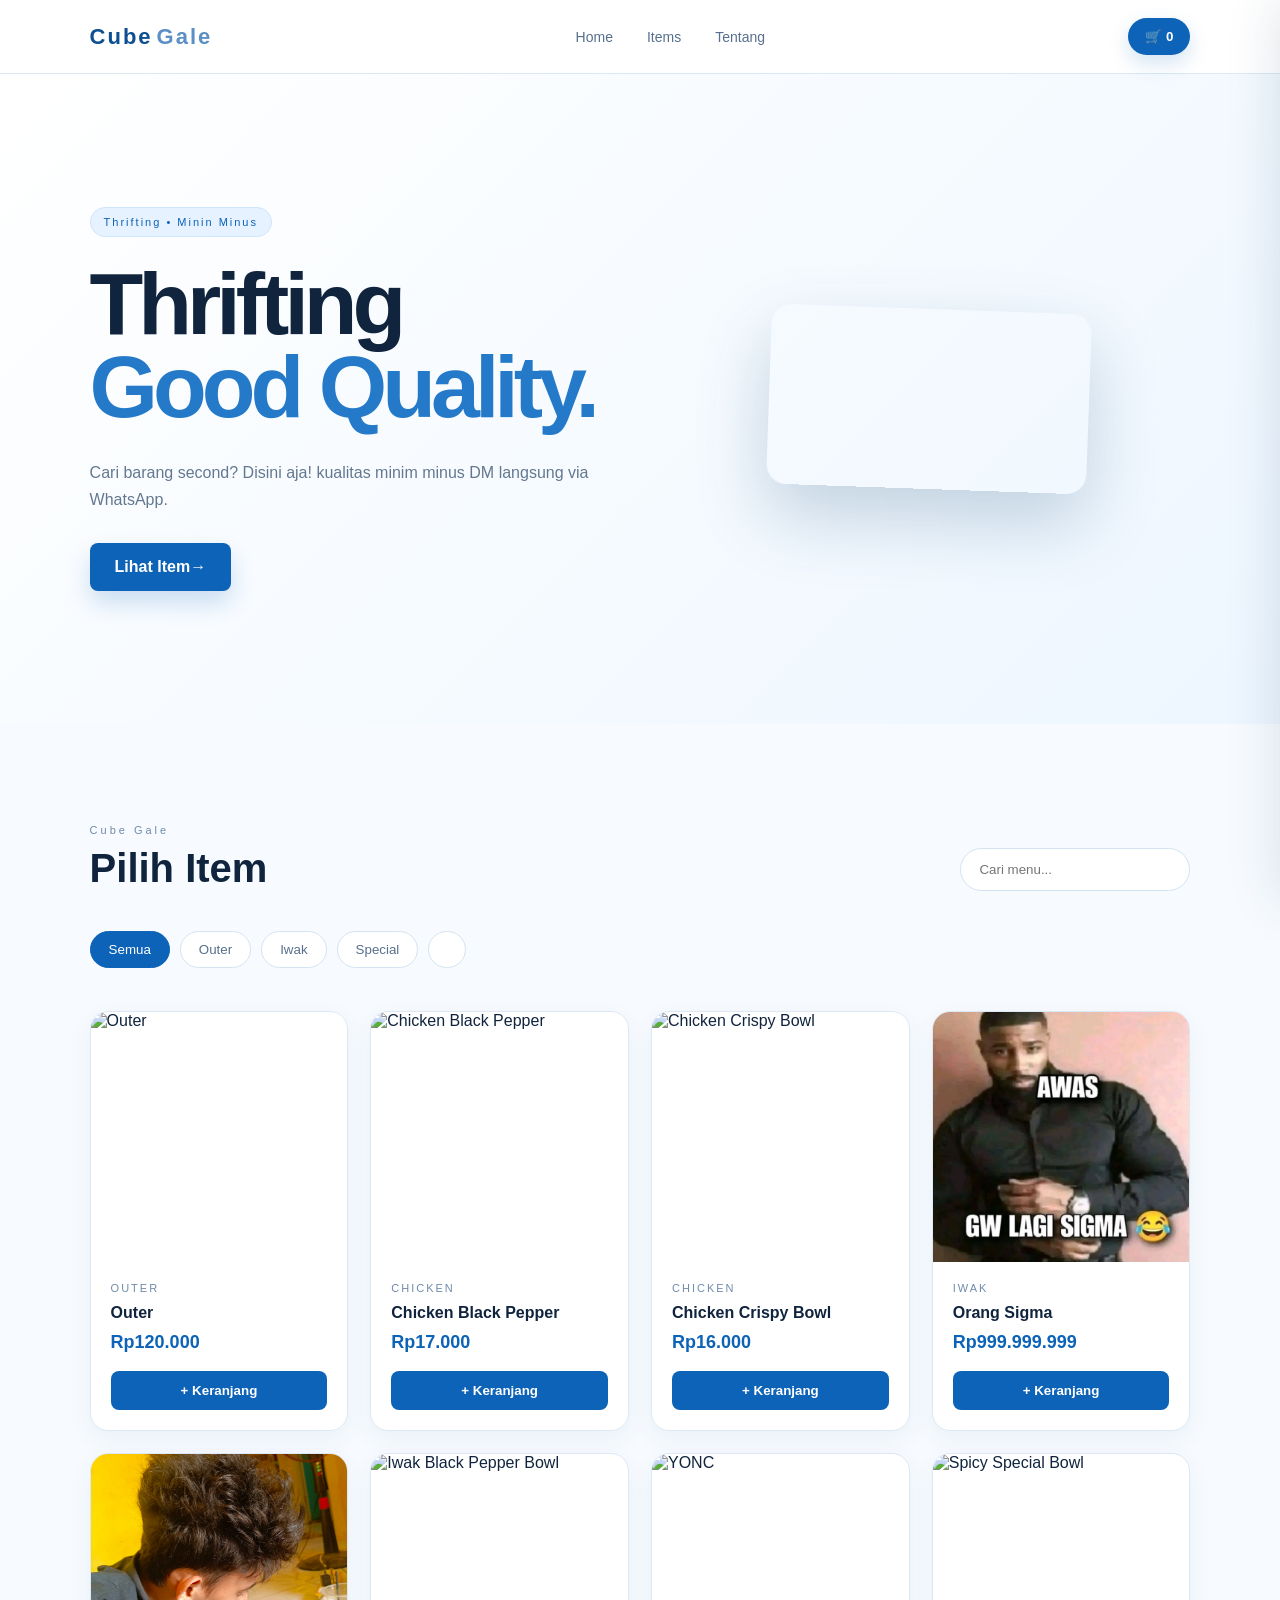
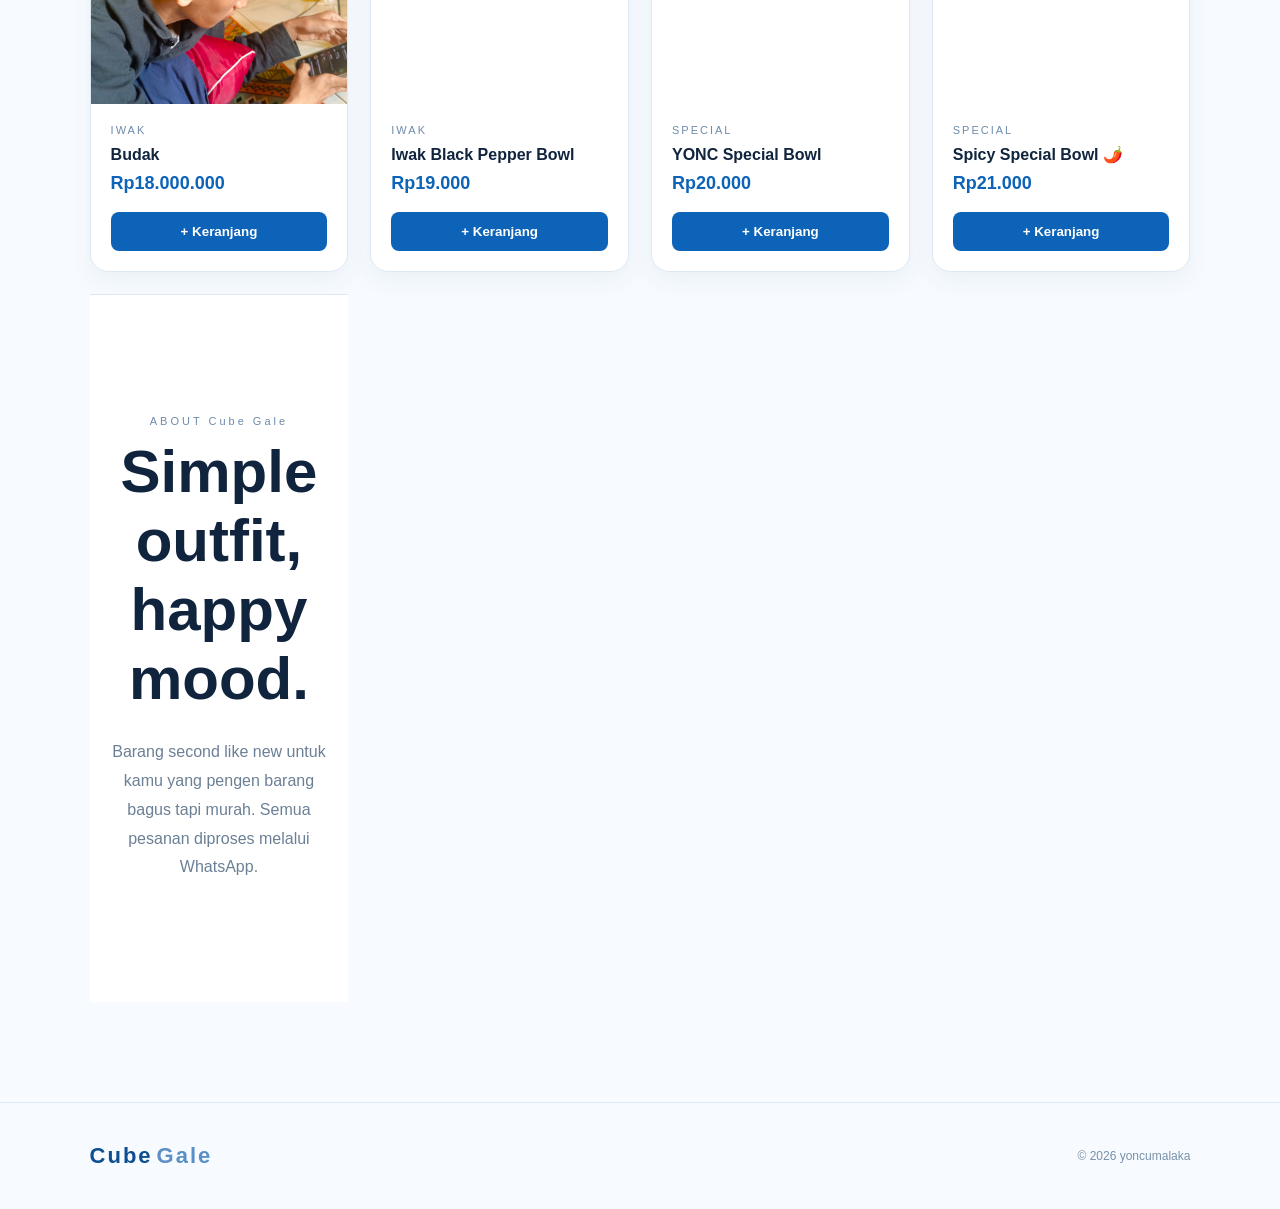
==== commit 85e0b0f3: "Update shop.html" ====
--- a/shop.html
+++ b/shop.html
@@ -220,7 +220,7 @@
 
             <img
                 class="product-image"
-                src="https://images.unsplash.com/photo-1515003197210-e0cd71810b5f?auto=format&fit=crop&w=900&q=85"
+                src=""
                 alt="Outer"
             >
 
@@ -263,7 +263,7 @@
 
             <img
                 class="product-image"
-                src="https://images.unsplash.com/photo-1547592180-85f173990554?auto=format&fit=crop&w=900&q=85"
+                src=""
                 alt="Chicken Black Pepper"
             >
 
@@ -306,7 +306,7 @@
 
             <img
                 class="product-image"
-                src="https://images.unsplash.com/photo-1604908176997-125f25cc6f3d?auto=format&fit=crop&w=900&q=85"
+                src=""
                 alt="Chicken Crispy Bowl"
             >
 
@@ -435,7 +435,7 @@
 
             <img
                 class="product-image"
-                src="https://images.unsplash.com/photo-1565299624946-b28f40a0ae38?auto=format&fit=crop&w=900&q=85"
+                src=""
                 alt="Iwak Black Pepper Bowl"
             >
 
@@ -478,8 +478,8 @@
 
             <img
                 class="product-image"
-                src="https://images.unsplash.com/photo-1512058564366-18510be2db19?auto=format&fit=crop&w=900&q=85"
-                alt="YONC Special Bowl"
+                src=""
+                alt="YONC "
             >
 
 
@@ -587,19 +587,19 @@
 >
 
     <p class="small-title">
-        ABOUT YONC SHOP
+        ABOUT Cube Gale
     </p>
 
 
     <h2>
-        Simple food, happy mood.
+        Simple outfit, happy mood.
     </h2>
 
 
     <p>
 
-        Menu rice bowl untuk kamu yang pengen
-        makan enak tanpa ribet.
+        Barang second like new untuk kamu yang pengen
+        barang bagus tapi murah.
         Semua pesanan diproses melalui WhatsApp.
 
     </p>
@@ -652,7 +652,8 @@
     >
 
         <p class="empty-cart">
-            Belum ada pesanan 🍚
+            Belum ada pesanan 
+    
         </p>
 
     </div>
@@ -681,7 +682,7 @@
             class="checkout"
             onclick="checkout()"
         >
-            PO via WhatsApp →
+            via WhatsApp →
         </button>
 
 
@@ -698,7 +699,7 @@
 
     <div class="logo">
 
-        YONC<span>SHOP</span>
+        Cube<span>Gale</span>
 
     </div>
 
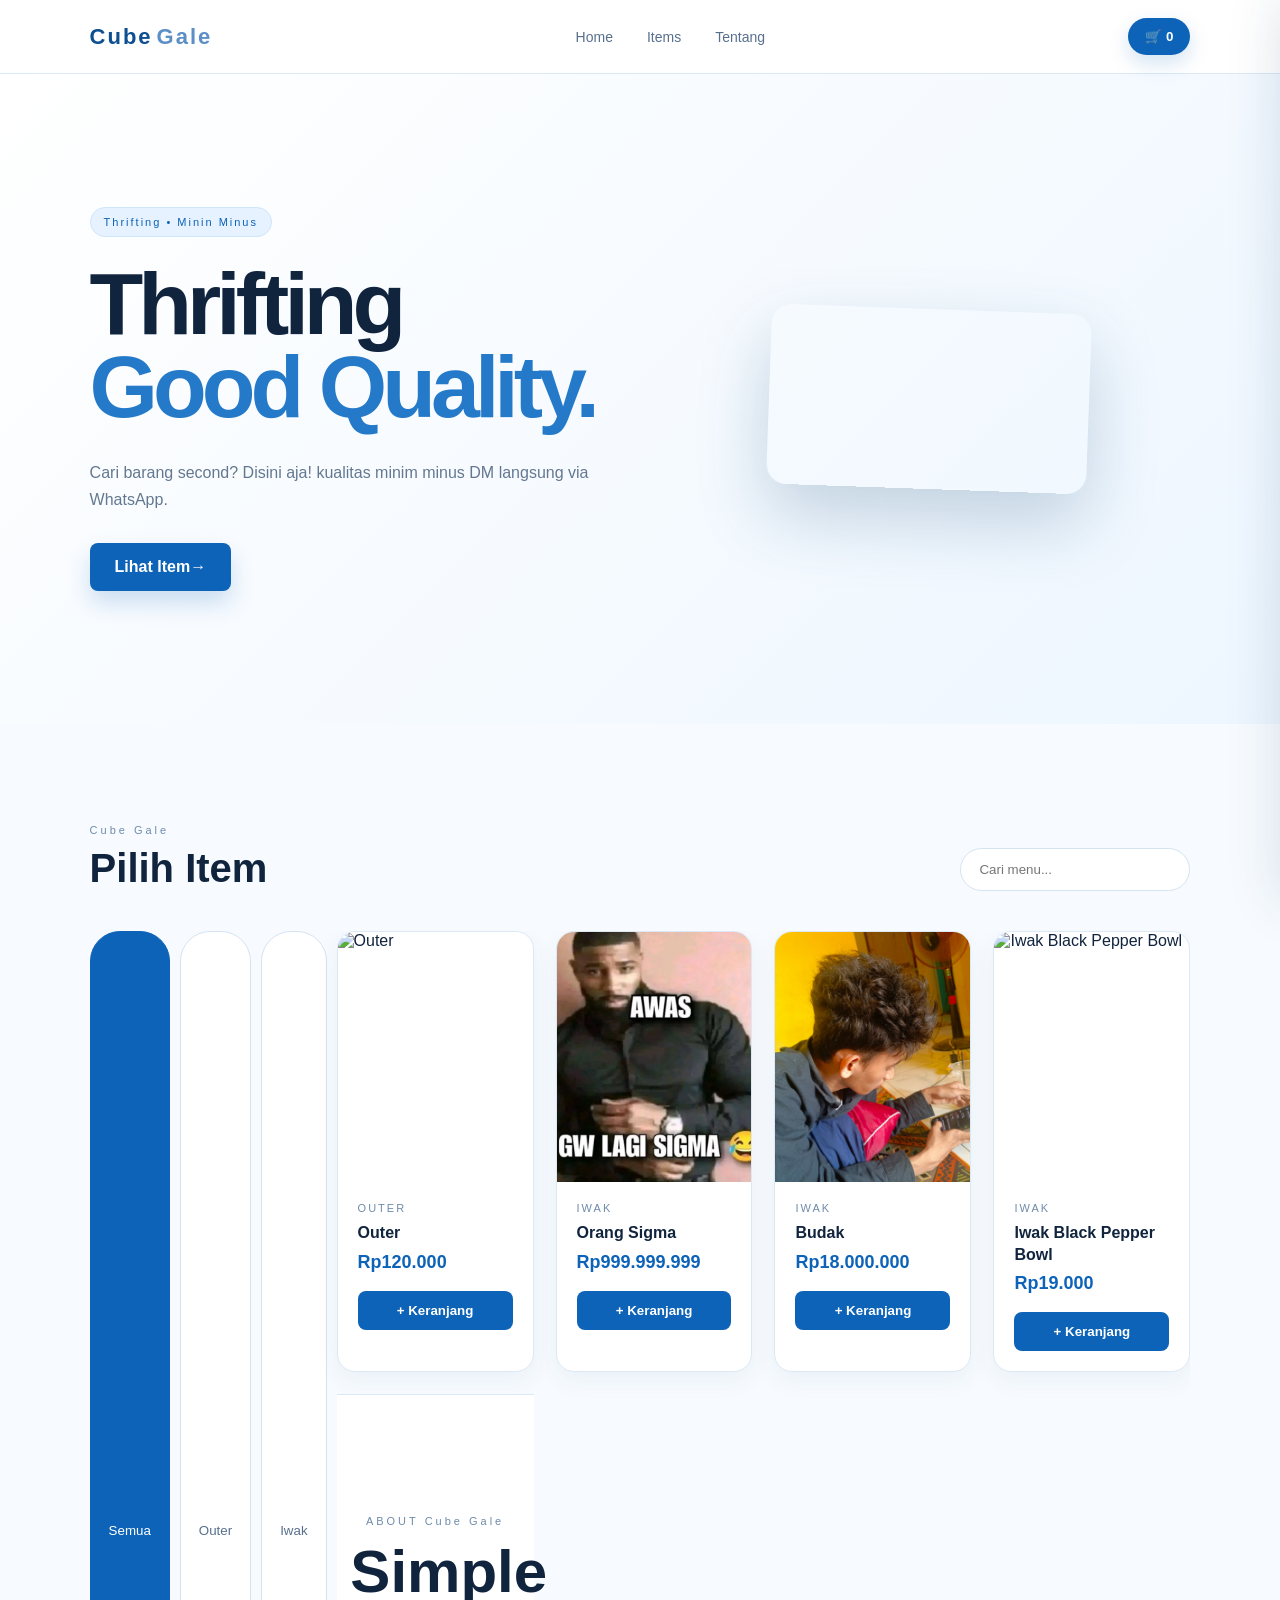
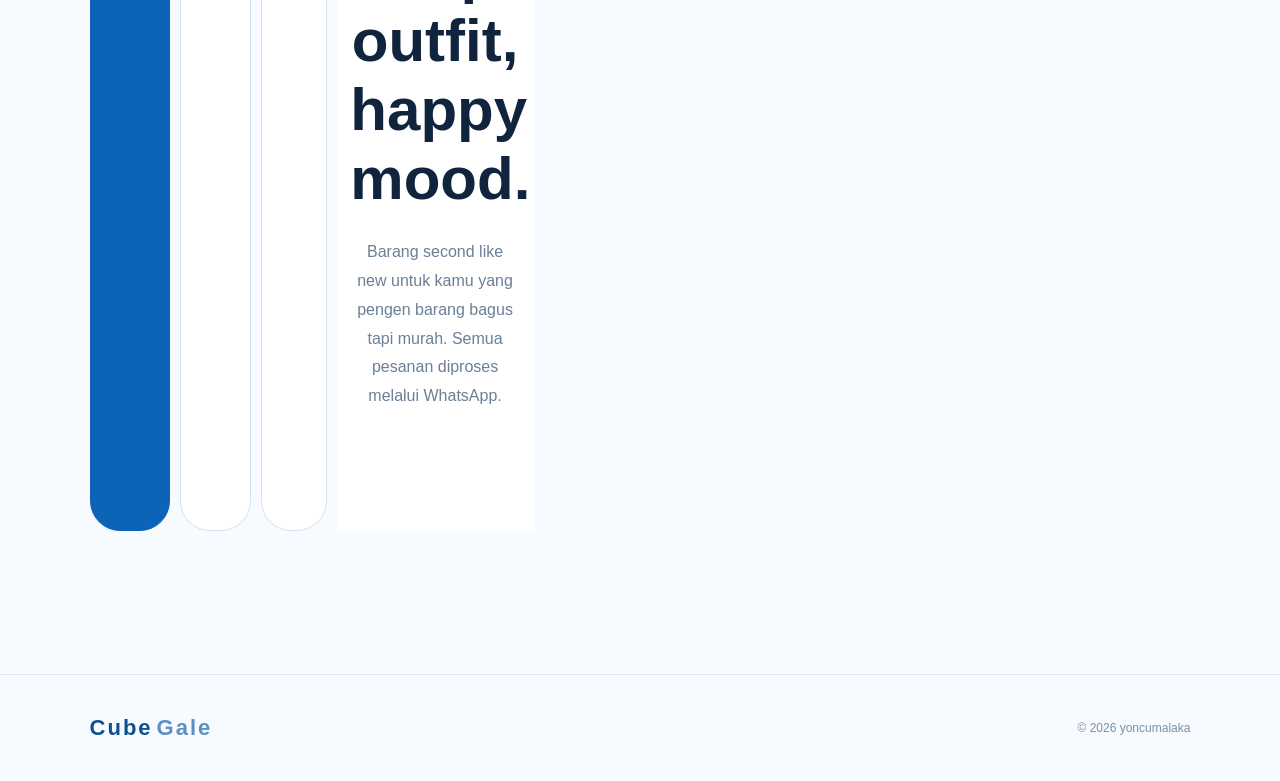
==== commit cd47d259: "Update shop.html" ====
--- a/shop.html
+++ b/shop.html
@@ -169,7 +169,7 @@
 
 
         <button
-            onclick="filterProducts('chicken', this)"
+            onclick="filterProducts('Outer', this)"
         >
             Outer
         </button>
@@ -180,23 +180,6 @@
         >
             Iwak
         </button>
-
-
-        <button
-            onclick="filterProducts('special', this)"
-        >
-            Special
-        </button>
-
-
-        <button
-            onclick="filterProducts('drink', this)"
-        >
-            
-        </button>
-
-    </div>
-
 
 
     <!-- ================= PRODUCT GRID ================= -->
@@ -243,7 +226,7 @@
 
 
                 <button
-                    onclick="addToCart('Outer', 15000)"
+                    onclick="addToCart('Outer', 120000)"
                 >
                     + Keranjang
                 </button>
@@ -251,93 +234,6 @@
             </div>
 
         </article>
-
-
-
-        <!-- ========== 3 CHICKEN ========== -->
-
-        <article
-            class="product-card"
-            data-category="chicken"
-        >
-
-            <img
-                class="product-image"
-                src=""
-                alt="Chicken Black Pepper"
-            >
-
-
-            <div class="product-info">
-
-                <p class="category-name">
-                    Chicken
-                </p>
-
-
-                <h3>
-                    Chicken Black Pepper
-                </h3>
-
-
-                <p class="price">
-                    Rp17.000
-                </p>
-
-
-                <button
-                    onclick="addToCart('Chicken Black Pepper', 17000)"
-                >
-                    + Keranjang
-                </button>
-
-            </div>
-
-        </article>
-
-
-
-        <!-- ========== 4 CHICKEN ========== -->
-
-        <article
-            class="product-card"
-            data-category="chicken"
-        >
-
-            <img
-                class="product-image"
-                src=""
-                alt="Chicken Crispy Bowl"
-            >
-
-
-            <div class="product-info">
-
-                <p class="category-name">
-                    Chicken
-                </p>
-
-
-                <h3>
-                    Chicken Crispy Bowl
-                </h3>
-
-
-                <p class="price">
-                    Rp16.000
-                </p>
-
-
-                <button
-                    onclick="addToCart('Chicken Crispy Bowl', 16000)"
-                >
-                    + Keranjang
-                </button>
-
-            </div>
-
-        </article>
-
 
 
         <!-- ========== 5 IWAK ========== -->
@@ -467,118 +363,6 @@
 
         </article>
 
-
-
-        <!-- ========== 8 SPECIAL ========== -->
-
-        <article
-            class="product-card"
-            data-category="special"
-        >
-
-            <img
-                class="product-image"
-                src=""
-                alt="YONC "
-            >
-
-
-            <div class="product-info">
-
-                <p class="category-name">
-                    Special
-                </p>
-
-
-                <h3>
-                    YONC Special Bowl
-                </h3>
-
-
-                <p class="price">
-                    Rp20.000
-                </p>
-
-
-                <button
-                    onclick="addToCart('YONC Special Bowl', 20000)"
-                >
-                    + Keranjang
-                </button>
-
-            </div>
-
-        </article>
-
-
-
-        <!-- ========== 9 SPECIAL ========== -->
-
-        <article
-            class="product-card"
-            data-category="special"
-        >
-
-            <img
-                class="product-image"
-                src="https://images.unsplash.com/photo-1601050690597-df0568f70950?auto=format&fit=crop&w=900&q=85"
-                alt="Spicy Special Bowl"
-            >
-
-
-            <div class="product-info">
-
-                <p class="category-name">
-                    Special
-                </p>
-
-
-                <h3>
-                    Spicy Special Bowl 🌶️
-                </h3>
-
-
-                <p class="price">
-                    Rp21.000
-                </p>
-
-
-                <button
-                    onclick="addToCart('Spicy Special Bowl', 21000)"
-                >
-                    + Keranjang
-                </button>
-
-            </div>
-
-        </article>
-
-
-
-        <!-- ========== 10 SPECIAL ========== -->
-
-        
-        
-
-
-
-        <!-- ========== 11 MINUMAN ========== -->
-
-
-        <!-- ========== 12 MINUMAN ========== -->
-
-
-
-        <!-- ========== 13 MINUMAN ========== -->
-
-        
-
-
-
-        <!-- ========== 14 MINUMAN ========== -->
-
-        
-
 <!-- ================= ABOUT ================= -->
 
 <section
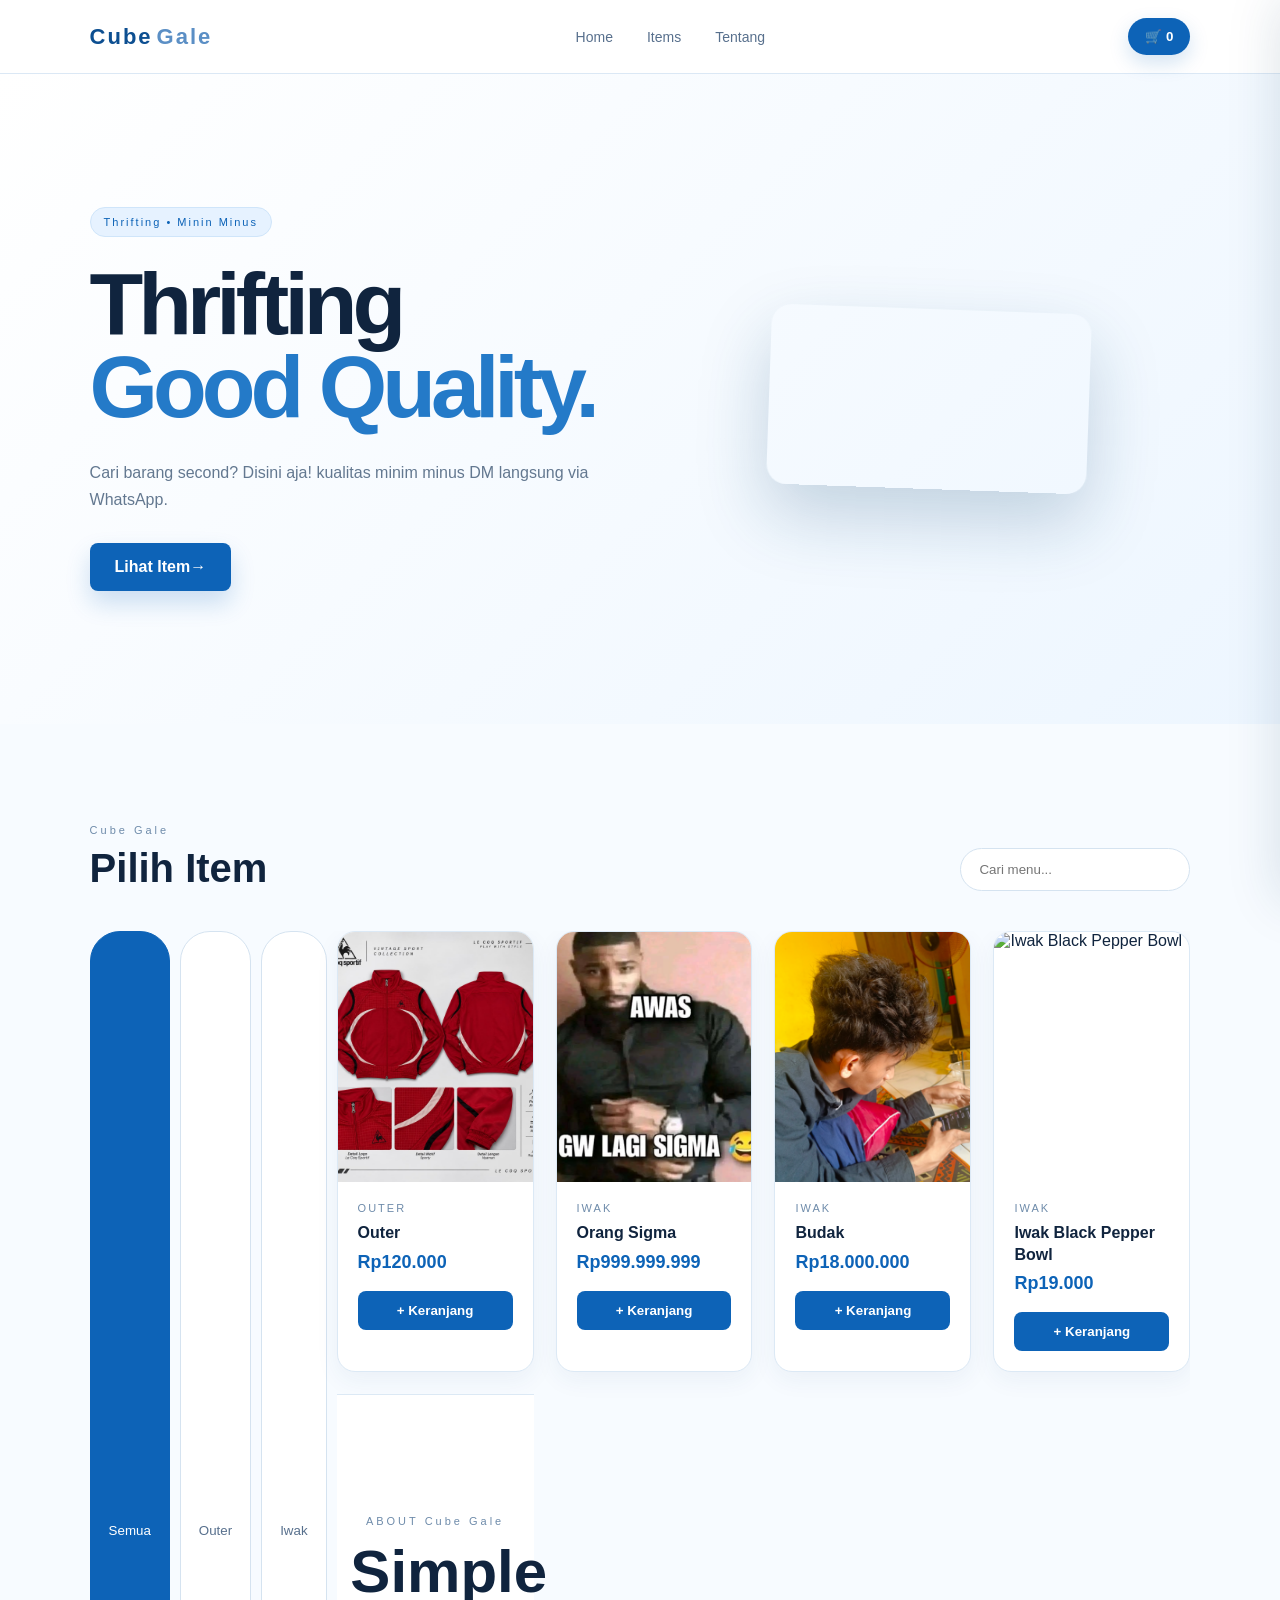
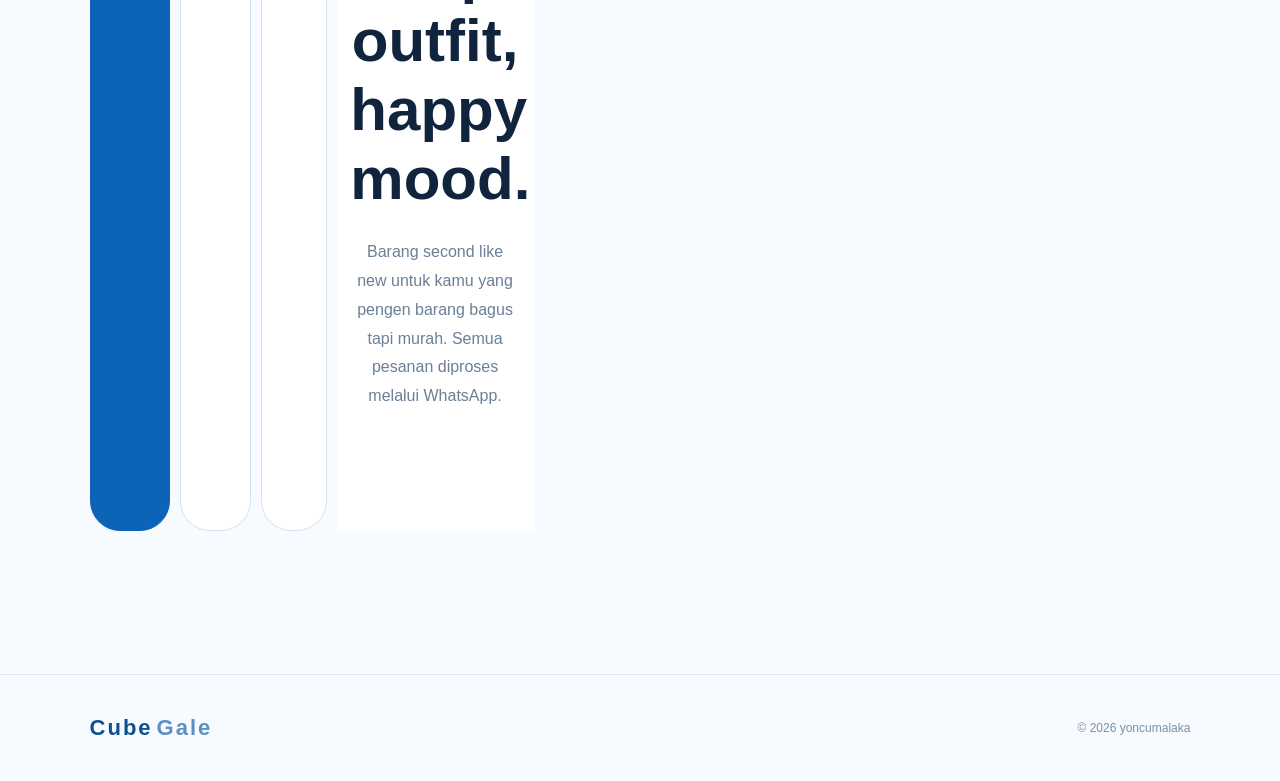
==== commit c710f686: "Update shop.html" ====
--- a/shop.html
+++ b/shop.html
@@ -194,7 +194,7 @@
 
 
 
-        <!-- ========== 2 CHICKEN ========== -->
+        <!-- ========== Outer ========== -->
 
         <article
             class="product-card"
@@ -203,7 +203,7 @@
 
             <img
                 class="product-image"
-                src=""
+                src="IMG-20261112-WA0000.jpg"
                 alt="Outer"
             >
 
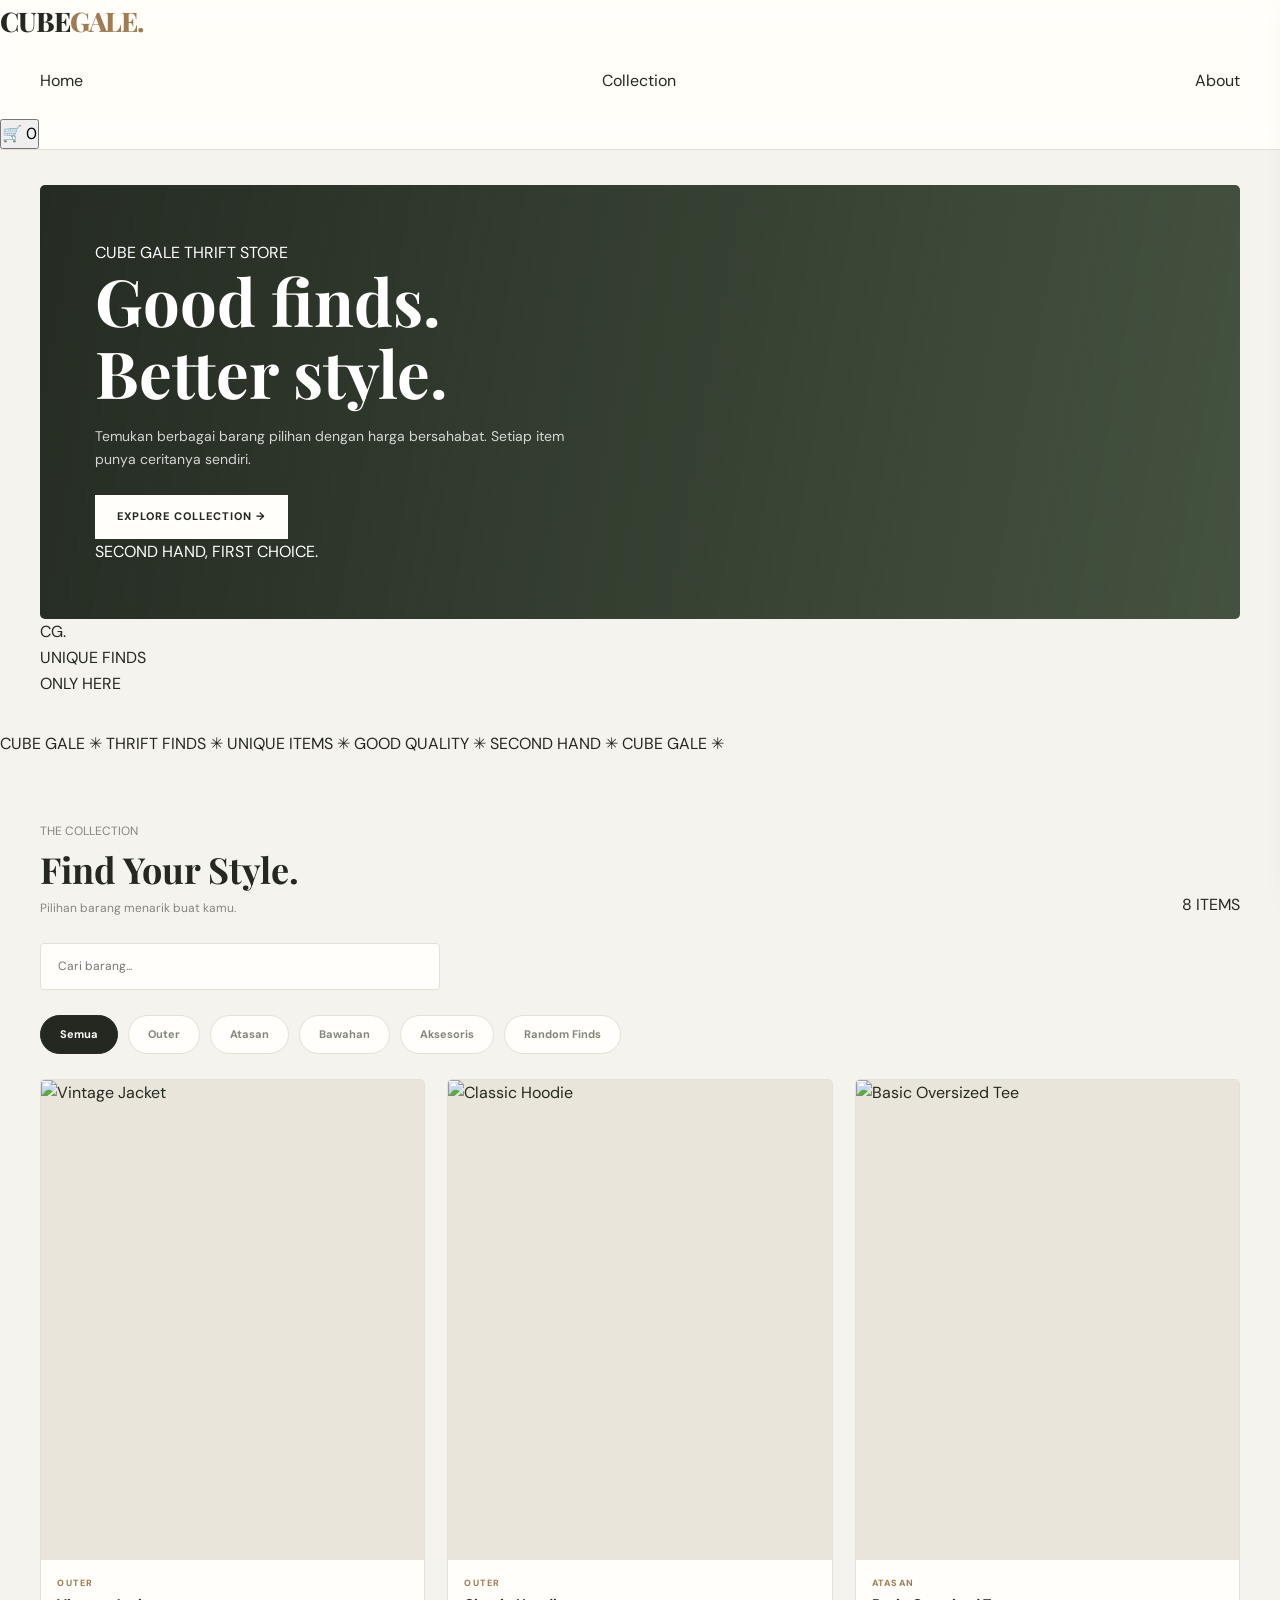
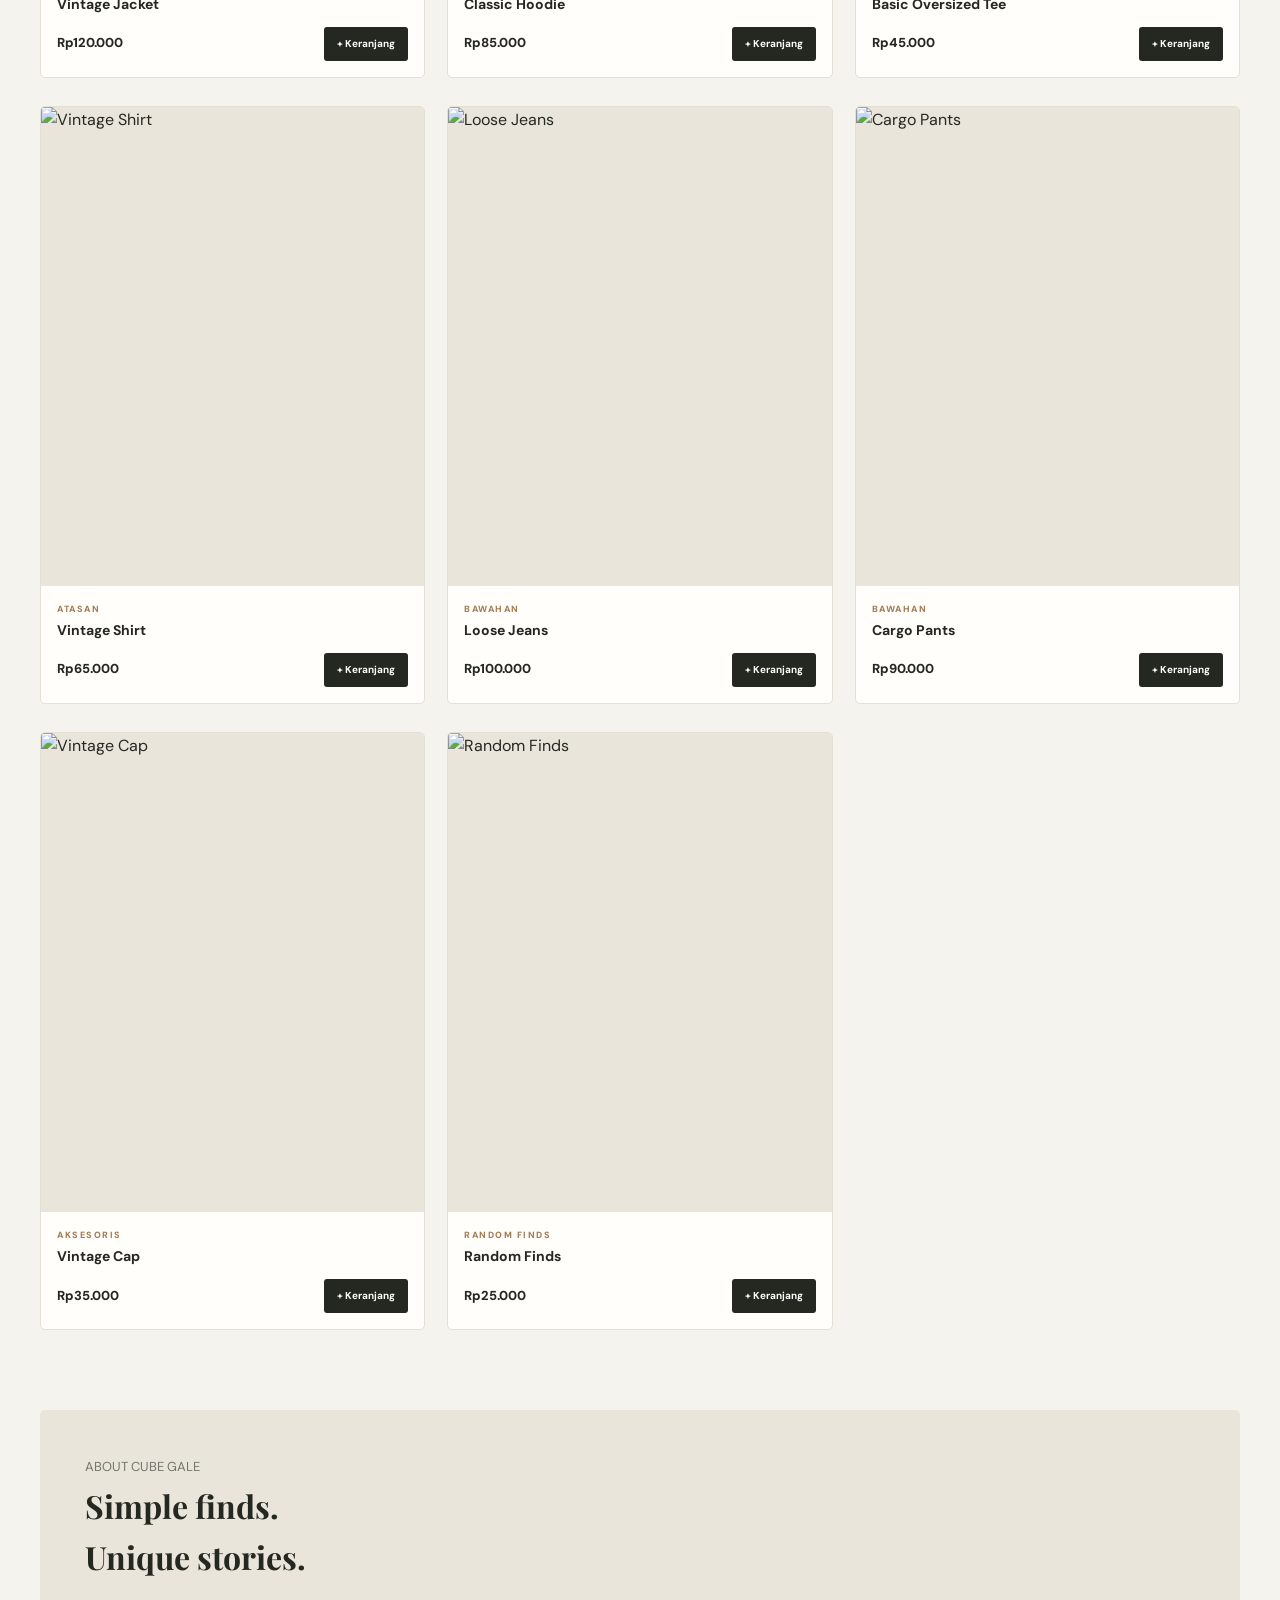
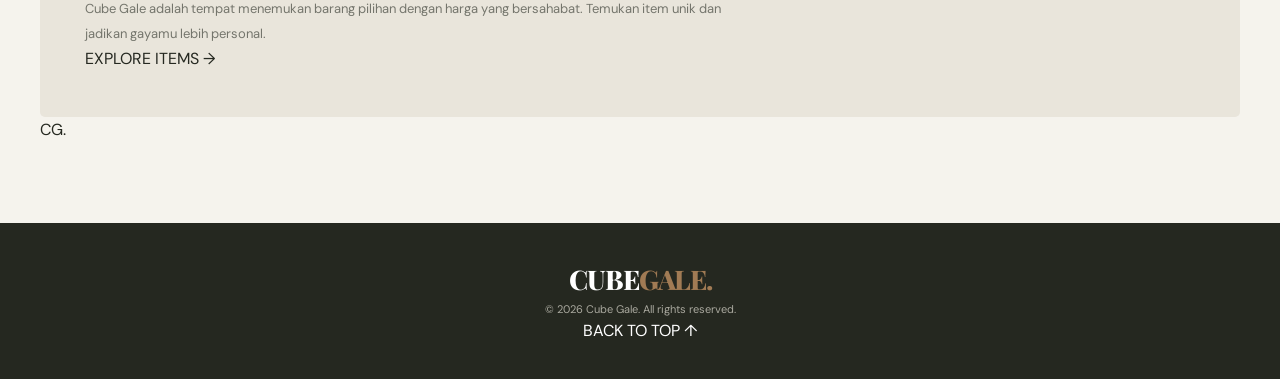
==== commit 8a780522: "Update shop.html" ====
--- a/shop.html
+++ b/shop.html
@@ -2,457 +2,530 @@
 <html lang="id">
 
 <head>
-
     <meta charset="UTF-8">
-
-    <meta
-        name="viewport"
-        content="width=device-width, initial-scale=1.0"
-    >
-
-    <title>Cube Gale — Thrifting</title>
-
-    <link
-        rel="stylesheet"
-        href="style.css"
-    >
-
+    <meta name="viewport" content="width=device-width, initial-scale=1.0">
+
+    <title>Cube Gale — Thrift Store</title>
+
+    <link rel="stylesheet" href="style.css">
 </head>
 
-
 <body>
 
-    
-
-<!-- ================= NAVBAR ================= -->
+<!-- NAVBAR -->
 
 <header class="navbar">
 
-    <a
-        href="#home"
-        class="logo"
-    >
-        Cube<span>Gale</span>
+    <a href="#home" class="logo">
+        CUBE<span>GALE.</span>
     </a>
 
-
     <nav>
-
-        <a href="#home">
-            Home
-        </a>
-
-        <a href="#products">
-            Items
-        </a>
-
-        <a href="#about">
-            Tentang
-        </a>
-
+        <a href="#home">Home</a>
+        <a href="#products">Collection</a>
+        <a href="#about">About</a>
     </nav>
 
-
-    <button
-        class="cart-btn"
-        onclick="toggleCart()"
-    >
+    <button class="cart-btn" onclick="toggleCart()">
         🛒 <span id="cartCount">0</span>
     </button>
 
 </header>
 
 
-
 <main>
 
-
-<!-- ================= HERO ================= -->
-
-<section
-    class="hero"
-    id="home"
->
+<!-- HERO -->
+
+<section class="hero" id="home">
 
     <div class="hero-content">
 
-        <p class="badge">
-            Thrifting • Minin Minus
+        <span class="hero-label">CUBE GALE THRIFT STORE</span>
+
+        <h1>
+            Good finds.<br>
+            <span>Better style.</span>
+        </h1>
+
+        <p>
+            Temukan berbagai barang pilihan dengan harga
+            bersahabat. Setiap item punya ceritanya sendiri.
         </p>
 
-
-        <h1>
-            Thrifting<br>
-            <span>Good Quality.</span>
-        </h1>
-
-
-        <p class="hero-desc">
-
-            Cari barang second?
-            Disini aja! kualitas minim minus
-            DM langsung via WhatsApp.
-
+        <a href="#products" class="hero-button">
+            EXPLORE COLLECTION →
+        </a>
+
+        <div class="hero-note">
+            SECOND HAND, FIRST CHOICE.
+        </div>
+
+    </div>
+
+    <div class="hero-art">
+        <div class="art-circle"></div>
+        <div class="art-text">CG.</div>
+        <span class="art-caption">UNIQUE FINDS<br>ONLY HERE</span>
+    </div>
+
+</section>
+
+
+<!-- RUNNING TEXT -->
+
+<div class="ticker">
+    <div class="ticker-content">
+        CUBE GALE ✳ THRIFT FINDS ✳ UNIQUE ITEMS ✳
+        GOOD QUALITY ✳ SECOND HAND ✳ CUBE GALE ✳
+    </div>
+</div>
+
+
+<!-- PRODUCTS -->
+
+<section class="products-section" id="products">
+
+    <div class="section-heading">
+
+        <div>
+            <p class="section-label">THE COLLECTION</p>
+            <h2>Find Your <span>Style.</span></h2>
+            <p class="section-description">
+                Pilihan barang menarik buat kamu.
+            </p>
+        </div>
+
+        <div class="item-counter">
+            <span id="visibleCount">8</span> ITEMS
+        </div>
+
+    </div>
+
+
+    <!-- SEARCH -->
+
+    <div class="catalog-tools">
+
+        <input
+            type="search"
+            id="searchInput"
+            placeholder="Cari barang..."
+        >
+
+    </div>
+
+
+    <!-- CATEGORY -->
+
+    <div class="category">
+
+        <button class="active" data-filter="all">
+            Semua
+        </button>
+
+        <button data-filter="outer">
+            Outer
+        </button>
+
+        <button data-filter="atasan">
+            Atasan
+        </button>
+
+        <button data-filter="bawahan">
+            Bawahan
+        </button>
+
+        <button data-filter="aksesoris">
+            Aksesoris
+        </button>
+
+        <button data-filter="random">
+            Random Finds
+        </button>
+
+    </div>
+
+
+    <!-- PRODUCT GRID -->
+
+    <div class="product-grid" id="productGrid">
+
+
+        <!-- PRODUK 01 -->
+
+        <article class="product-card"
+            data-category="outer"
+            data-name="Vintage Jacket">
+
+            <div class="product-image-wrap">
+
+                <img src="foto-01.jpg"
+                     alt="Vintage Jacket"
+                     class="product-image">
+
+                <span class="product-badge new">NEW</span>
+
+            </div>
+
+            <div class="product-info">
+
+                <p class="category-name">OUTER</p>
+
+                <h3>Vintage Jacket</h3>
+
+                <div class="product-bottom">
+
+                    <p class="price">Rp120.000</p>
+
+                    <button onclick="addToCart('Vintage Jacket',120000)">
+                        + Keranjang
+                    </button>
+
+                </div>
+
+            </div>
+
+        </article>
+
+
+        <!-- PRODUK 02 -->
+
+        <article class="product-card"
+            data-category="outer"
+            data-name="Classic Hoodie">
+
+            <div class="product-image-wrap">
+
+                <img src="foto-02.jpg"
+                     alt="Classic Hoodie"
+                     class="product-image">
+
+                <span class="product-badge sale">SALE</span>
+
+            </div>
+
+            <div class="product-info">
+
+                <p class="category-name">OUTER</p>
+
+                <h3>Classic Hoodie</h3>
+
+                <div class="product-bottom">
+
+                    <p class="price">Rp85.000</p>
+
+                    <button onclick="addToCart('Classic Hoodie',85000)">
+                        + Keranjang
+                    </button>
+
+                </div>
+
+            </div>
+
+        </article>
+
+
+        <!-- PRODUK 03 -->
+
+        <article class="product-card"
+            data-category="atasan"
+            data-name="Basic Oversized Tee">
+
+            <div class="product-image-wrap">
+
+                <img src="foto-03.jpg"
+                     alt="Basic Oversized Tee"
+                     class="product-image">
+
+                <span class="product-badge rare">RARE</span>
+
+            </div>
+
+            <div class="product-info">
+
+                <p class="category-name">ATASAN</p>
+
+                <h3>Basic Oversized Tee</h3>
+
+                <div class="product-bottom">
+
+                    <p class="price">Rp45.000</p>
+
+                    <button onclick="addToCart('Basic Oversized Tee',45000)">
+                        + Keranjang
+                    </button>
+
+                </div>
+
+            </div>
+
+        </article>
+
+
+        <!-- PRODUK 04 -->
+
+        <article class="product-card"
+            data-category="atasan"
+            data-name="Vintage Shirt">
+
+            <div class="product-image-wrap">
+
+                <img src="foto-04.jpg"
+                     alt="Vintage Shirt"
+                     class="product-image">
+
+            </div>
+
+            <div class="product-info">
+
+                <p class="category-name">ATASAN</p>
+
+                <h3>Vintage Shirt</h3>
+
+                <div class="product-bottom">
+
+                    <p class="price">Rp65.000</p>
+
+                    <button onclick="addToCart('Vintage Shirt',65000)">
+                        + Keranjang
+                    </button>
+
+                </div>
+
+            </div>
+
+        </article>
+
+
+        <!-- PRODUK 05 -->
+
+        <article class="product-card"
+            data-category="bawahan"
+            data-name="Loose Jeans">
+
+            <div class="product-image-wrap">
+
+                <img src="foto-05.jpg"
+                     alt="Loose Jeans"
+                     class="product-image">
+
+                <span class="product-badge new">NEW</span>
+
+            </div>
+
+            <div class="product-info">
+
+                <p class="category-name">BAWAHAN</p>
+
+                <h3>Loose Jeans</h3>
+
+                <div class="product-bottom">
+
+                    <p class="price">Rp100.000</p>
+
+                    <button onclick="addToCart('Loose Jeans',100000)">
+                        + Keranjang
+                    </button>
+
+                </div>
+
+            </div>
+
+        </article>
+
+
+        <!-- PRODUK 06 -->
+
+        <article class="product-card"
+            data-category="bawahan"
+            data-name="Cargo Pants">
+
+            <div class="product-image-wrap">
+
+                <img src="foto-06.jpg"
+                     alt="Cargo Pants"
+                     class="product-image">
+
+            </div>
+
+            <div class="product-info">
+
+                <p class="category-name">BAWAHAN</p>
+
+                <h3>Cargo Pants</h3>
+
+                <div class="product-bottom">
+
+                    <p class="price">Rp90.000</p>
+
+                    <button onclick="addToCart('Cargo Pants',90000)">
+                        + Keranjang
+                    </button>
+
+                </div>
+
+            </div>
+
+        </article>
+
+
+        <!-- PRODUK 07 -->
+
+        <article class="product-card"
+            data-category="aksesoris"
+            data-name="Vintage Cap">
+
+            <div class="product-image-wrap">
+
+                <img src="foto-07.jpg"
+                     alt="Vintage Cap"
+                     class="product-image">
+
+            </div>
+
+            <div class="product-info">
+
+                <p class="category-name">AKSESORIS</p>
+
+                <h3>Vintage Cap</h3>
+
+                <div class="product-bottom">
+
+                    <p class="price">Rp35.000</p>
+
+                    <button onclick="addToCart('Vintage Cap',35000)">
+                        + Keranjang
+                    </button>
+
+                </div>
+
+            </div>
+
+        </article>
+
+
+        <!-- PRODUK 08 -->
+
+        <article class="product-card"
+            data-category="random"
+            data-name="Random Finds">
+
+            <div class="product-image-wrap">
+
+                <img src="foto-08.jpg"
+                     alt="Random Finds"
+                     class="product-image">
+
+                <span class="product-badge rare">RARE</span>
+
+            </div>
+
+            <div class="product-info">
+
+                <p class="category-name">RANDOM FINDS</p>
+
+                <h3>Random Finds</h3>
+
+                <div class="product-bottom">
+
+                    <p class="price">Rp25.000</p>
+
+                    <button onclick="addToCart('Random Finds',25000)">
+                        + Keranjang
+                    </button>
+
+                </div>
+
+            </div>
+
+        </article>
+
+
+    </div>
+
+    <p id="noProducts">
+        Barang tidak ditemukan.
+    </p>
+
+</section>
+
+
+<!-- ABOUT -->
+
+<section class="about" id="about">
+
+    <div class="about-content">
+
+        <p class="section-label">ABOUT CUBE GALE</p>
+
+        <h2>
+            Simple finds.<br>
+            <span>Unique stories.</span>
+        </h2>
+
+        <p>
+            Cube Gale adalah tempat menemukan barang pilihan
+            dengan harga yang bersahabat. Temukan item unik
+            dan jadikan gayamu lebih personal.
         </p>
 
-
-        <a
-            href="#products"
-            class="hero-btn"
-        >
-            Lihat Item→
+        <a href="#products" class="about-button">
+            EXPLORE ITEMS →
         </a>
 
     </div>
 
-
-
-    <div class="hero-image">
-
-        <video autoplay loop playsinline>
-            <source src="Copines.mp4" type="video/mp4">
-        </video>
-    
-
+    <div class="about-decoration">
+        CG.
     </div>
 
 </section>
 
-
-
-<!-- ================= PRODUCTS ================= -->
-
-<section
-    class="products-section"
-    id="products"
->
-
-
-    <!-- JUDUL + SEARCH -->
-
-    <div class="section-heading">
-
-        <div>
-
-            <p class="small-title">
-                Cube Gale
-            </p>
-
-            <h2>
-                Pilih Item
-            </h2>
-
-        </div>
-
-
-        <input
-            id="searchInput"
-            type="text"
-            placeholder="Cari menu..."
-            onkeyup="searchProducts()"
-        >
-
-    </div>
-
-
-
-    <!-- ================= KATEGORI ================= -->
-
-    <div class="category">
-
-        <button
-            class="active"
-            onclick="filterProducts('all', this)"
-        >
-            Semua
-        </button>
-
-
-        <button
-            onclick="filterProducts('Outer', this)"
-        >
-            Outer
-        </button>
-
-
-        <button
-            onclick="filterProducts('Iwak', this)"
-        >
-            Iwak
-        </button>
-
-
-    <!-- ================= PRODUCT GRID ================= -->
-
-    <div
-        class="product-grid"
-        id="productGrid"
-    >
-
-
-        
-
-
-
-        <!-- ========== Outer ========== -->
-
-        <article
-            class="product-card"
-            data-category="outer"
-        >
-
-            <img
-                class="product-image"
-                src="IMG-20261112-WA0000.jpg"
-                alt="Outer"
-            >
-
-
-            <div class="product-info">
-
-                <p class="category-name">
-                    Outer
-                </p>
-
-
-                <h3>
-                    Outer
-                </h3>
-
-
-                <p class="price">
-                    Rp120.000
-                </p>
-
-
-                <button
-                    onclick="addToCart('Outer', 120000)"
-                >
-                    + Keranjang
-                </button>
-
-            </div>
-
-        </article>
-
-
-        <!-- ========== 5 IWAK ========== -->
-
-        <article
-            class="product-card"
-            data-category="Iwak"
-        >
-
-            <img
-                class="product-image"
-                src="a66cf61162b23cd7a90c063046f95555.jpg"
-                alt="Orang Sigma"
-            >
-
-
-            <div class="product-info">
-
-                <p class="category-name">
-                    Iwak
-                </p>
-
-
-                <h3>
-                    Orang Sigma
-                </h3>
-
-
-                <p class="price">
-                    Rp999.999.999
-                </p>
-
-
-                <button
-                    onclick="addToCart('Orang Sigma', 999999999)"
-                >
-                    + Keranjang
-                </button>
-
-            </div>
-
-        </article>
-
-
-
-        <!-- ========== 6 IWAK ========== -->
-
-        <article
-            class="product-card"
-            data-category="Iwak"
-        >
-
-            <img
-                class="product-image"
-                src="IMG_20260915_151544_140.jpg"
-                alt="Budak Toboali"
-            >
-
-
-            <div class="product-info">
-
-                <p class="category-name">
-                    Iwak
-                </p>
-
-
-                <h3>
-                    Budak
-                </h3>
-
-
-                <p class="price">
-                    Rp18.000.000
-                </p>
-
-
-                <button
-                    onclick="addToCart('Budak Toboali', 18000000)"
-                >
-                    + Keranjang
-                </button>
-
-            </div>
-
-        </article>
-
-
-
-        <!-- ========== 7 IWAK ========== -->
-
-        <article
-            class="product-card"
-            data-category="Iwak"
-        >
-
-            <img
-                class="product-image"
-                src=""
-                alt="Iwak Black Pepper Bowl"
-            >
-
-
-            <div class="product-info">
-
-                <p class="category-name">
-                    Iwak
-                </p>
-
-
-                <h3>
-                    Iwak Black Pepper Bowl
-                </h3>
-
-
-                <p class="price">
-                    Rp19.000
-                </p>
-
-
-                <button
-                    onclick="addToCart('Beef Black Pepper Bowl', 19000)"
-                >
-                    + Keranjang
-                </button>
-
-            </div>
-
-        </article>
-
-<!-- ================= ABOUT ================= -->
-
-<section
-    class="about"
-    id="about"
->
-
-    <p class="small-title">
-        ABOUT Cube Gale
-    </p>
-
-
-    <h2>
-        Simple outfit, happy mood.
-    </h2>
-
-
-    <p>
-
-        Barang second like new untuk kamu yang pengen
-        barang bagus tapi murah.
-        Semua pesanan diproses melalui WhatsApp.
-
-    </p>
-
-</section>
-
-
 </main>
 
 
-
-<!-- ================= OVERLAY ================= -->
+<!-- OVERLAY -->
 
 <div
     class="overlay"
     id="overlay"
-    onclick="toggleCart()"
-></div>
-
-
-
-<!-- ================= CART ================= -->
-
-<aside
-    class="cart"
-    id="cart"
->
-
+    onclick="toggleCart()">
+</div>
+
+
+<!-- CART -->
+
+<aside class="cart" id="cart">
 
     <div class="cart-header">
 
-        <h2>
-            Pesanan
-        </h2>
-
-
-        <button
-            onclick="toggleCart()"
-        >
-            ✕
-        </button>
-
-    </div>
-
-
-
-    <div
-        id="cartItems"
-        class="cart-items"
-    >
+        <div>
+            <p class="section-label">YOUR SELECTION</p>
+            <h2>Shopping Cart</h2>
+        </div>
+
+        <button class="cart-close" onclick="toggleCart()">
+            ×
+        </button>
+
+    </div>
+
+
+    <div class="cart-items" id="cartItems">
 
         <p class="empty-cart">
-            Belum ada pesanan 
-    
+            Keranjang masih kosong.
         </p>
 
     </div>
 
 
-
     <div class="cart-bottom">
 
-
         <div class="total">
 
-            <span>
-                Total
-            </span>
-
+            <span>Total</span>
 
             <strong id="cartTotal">
                 Rp0
@@ -460,48 +533,31 @@
 
         </div>
 
-
-
-        <button
-            class="checkout"
-            onclick="checkout()"
-        >
-            via WhatsApp →
-        </button>
-
+        <button class="checkout" onclick="checkout()">
+            CHECKOUT VIA WHATSAPP →
+        </button>
 
     </div>
 
 </aside>
 
 
-
-<!-- ================= FOOTER ================= -->
+<!-- FOOTER -->
 
 <footer>
 
-
-    <div class="logo">
-
-        Cube<span>Gale</span>
-
-    </div>
-
-
-    <p>
-        © 2026 yoncumalaka
-    </p>
-
+    <a href="#home" class="logo">
+        CUBE<span>GALE.</span>
+    </a>
+
+    <p>© 2026 Cube Gale. All rights reserved.</p>
+
+    <a href="#home" class="back-top">BACK TO TOP ↑</a>
 
 </footer>
 
 
-
-<!-- ================= JAVASCRIPT ================= -->
-
 <script src="script.js"></script>
 
-
 </body>
-
 </html>
--- a/style.css
+++ b/style.css
@@ -1,3 +1,23 @@
+@import url('https://fonts.googleapis.com/css2?family=DM+Sans:wght@400;500;600;700;800&family=Playfair+Display:wght@600;700;800&display=swap');
+
+/* =========================
+   ROOT & RESET
+========================= */
+
+:root {
+    --bg: #f5f3ed;
+    --surface: #fffefa;
+    --surface-dark: #e9e5db;
+    --text: #252820;
+    --muted: #85877c;
+    --accent: #a17b54;
+    --accent-dark: #76583b;
+    --green: #596b53;
+    --border: #e5e0d5;
+    --danger: #b85c4b;
+    --shadow: 0 8px 25px rgba(40, 35, 25, .07);
+}
+
 * {
     margin: 0;
     padding: 0;
@@ -9,314 +29,258 @@
 }
 
 body {
-    font-family: Arial, Helvetica, sans-serif;
-    background: #f7fbff;
-    color: #10243e;
-}
-
+    font-family: 'DM Sans', sans-serif;
+    background: var(--bg);
+    color: var(--text);
+    line-height: 1.6;
+    overflow-x: hidden;
+}
+
+button,
+input {
+    font: inherit;
+}
+
+button {
+    cursor: pointer;
+}
+
+a {
+    color: inherit;
+    text-decoration: none;
+}
+
+img {
+    display: block;
+    max-width: 100%;
+}
 
 /* =========================
    NAVBAR
 ========================= */
 
+header,
 .navbar {
-    height: 74px;
-    padding: 0 7%;
-
+    width: 100%;
+    background: rgba(255, 254, 250, .95);
+    border-bottom: 1px solid var(--border);
+    position: sticky;
+    top: 0;
+    z-index: 100;
+    backdrop-filter: blur(12px);
+}
+
+nav {
+    max-width: 1250px;
+    min-height: 76px;
+    margin: auto;
+    padding: 0 25px;
     display: flex;
     align-items: center;
     justify-content: space-between;
-
-    background: rgba(255, 255, 255, .96);
-
-    border-bottom: 1px solid #dbe8f5;
-
-    position: sticky;
-    top: 0;
-    z-index: 50;
-
-    backdrop-filter: blur(14px);
-}
-
-.logo {
-    color: #0d4f91;
-    text-decoration: none;
-
-    font-size: 22px;
-    font-weight: 900;
-
-    letter-spacing: 2px;
-}
-
-.logo span {
-    color: #5b8fc5;
-    margin-left: 4px;
-}
-
-.navbar nav {
-    display: flex;
-    gap: 34px;
-}
-
-.navbar nav a {
-    color: #58708d;
-    text-decoration: none;
+    gap: 25px;
+}
+
+.logo,
+nav h1 {
+    font-family: 'Playfair Display', serif;
+    font-size: 27px;
+    font-weight: 800;
+    letter-spacing: -1px;
+}
+
+.logo span,
+nav h1 span {
+    color: var(--accent);
+}
+
+nav ul {
+    display: flex;
+    align-items: center;
+    gap: 30px;
+    list-style: none;
+}
+
+nav ul a {
+    font-size: 12px;
+    font-weight: 700;
+    color: var(--muted);
+    transition: .2s;
+}
+
+nav ul a:hover {
+    color: var(--accent);
+}
+
+.cart-button,
+#cartButton {
+    border: none;
+    background: var(--text);
+    color: white;
+    padding: 11px 17px;
+    border-radius: 30px;
+    font-size: 12px;
+    font-weight: 700;
+    transition: .2s;
+}
+
+.cart-button:hover,
+#cartButton:hover {
+    background: var(--accent);
+    transform: translateY(-2px);
+}
+
+/* =========================
+   HERO
+========================= */
+
+.hero {
+    max-width: 1250px;
+    margin: 35px auto;
+    padding: 0 25px;
+}
+
+.hero-content {
+    min-height: 340px;
+    padding: 55px;
+    border-radius: 5px;
+    background:
+        linear-gradient(100deg, rgba(30, 35, 28, .88), rgba(30, 35, 28, .35)),
+        #596b53;
+    color: white;
+    display: flex;
+    flex-direction: column;
+    justify-content: center;
+    align-items: flex-start;
+    position: relative;
+    overflow: hidden;
+}
+
+.hero-content h1,
+.hero h1 {
+    max-width: 650px;
+    font-family: 'Playfair Display', serif;
+    font-size: clamp(35px, 6vw, 65px);
+    line-height: 1.1;
+    margin-bottom: 17px;
+}
+
+.hero-content p,
+.hero p {
+    max-width: 470px;
+    color: rgba(255, 255, 255, .8);
     font-size: 14px;
-
+    margin-bottom: 25px;
+}
+
+.hero-content a,
+.hero .hero-button {
+    display: inline-block;
+    padding: 13px 22px;
+    background: var(--surface);
+    color: var(--text);
+    font-size: 11px;
+    font-weight: 800;
+    letter-spacing: 1px;
     transition: .2s;
 }
 
-.navbar nav a:hover {
-    color: #0d63b7;
-}
-
-.cart-btn {
-    background: #0d63b7;
+.hero-content a:hover,
+.hero .hero-button:hover {
+    background: var(--accent);
     color: white;
-
-    border: none;
-
-    padding: 11px 17px;
-
+}
+
+/* =========================
+   GENERAL SECTION
+========================= */
+
+section {
+    scroll-margin-top: 95px;
+}
+
+.products-section,
+#items,
+.catalog-section {
+    max-width: 1250px;
+    margin: 65px auto;
+    padding: 0 25px;
+}
+
+.section-heading {
+    display: flex;
+    justify-content: space-between;
+    align-items: end;
+    gap: 20px;
+    margin-bottom: 25px;
+}
+
+.section-heading h2,
+.products-section h2 {
+    font-family: 'Playfair Display', serif;
+    font-size: clamp(25px, 4vw, 36px);
+}
+
+.section-heading p {
+    color: var(--muted);
+    font-size: 12px;
+}
+
+/* =========================
+   CATEGORY
+========================= */
+
+.category {
+    display: flex;
+    align-items: center;
+    gap: 10px;
+    flex-wrap: wrap;
+    margin: 25px 0;
+}
+
+.category button {
+    padding: 10px 19px;
+    border: 1px solid var(--border);
     border-radius: 30px;
-
-    cursor: pointer;
-
-    font-weight: bold;
-
-    box-shadow: 0 8px 20px rgba(13, 99, 183, .18);
-
+    background: var(--surface);
+    color: var(--muted);
+    font-size: 11px;
+    font-weight: 700;
     transition: .2s;
 }
 
-.cart-btn:hover {
-    background: #084d8d;
-    transform: translateY(-2px);
-}
-
-
-/* =========================
-   HERO
-========================= */
-
-.hero {
-    min-height: 650px;
-
-    padding: 75px 7%;
-
-    display: grid;
-
-    grid-template-columns: 1fr 1fr;
-
-    align-items: center;
-
-    gap: 55px;
-
-    background:
-        linear-gradient(
-            135deg,
-            #ffffff 0%,
-            #edf6ff 100%
-        );
-}
-
-.badge {
-    display: inline-block;
-
-    font-size: 11px;
-
-    letter-spacing: 2px;
-
-    color: #0d63b7;
-
-    background: #e6f2ff;
-
-    border: 1px solid #cfe5fa;
-
-    padding: 8px 13px;
-
-    border-radius: 30px;
-
-    margin-bottom: 25px;
-}
-
-.hero h1 {
-    font-size: clamp(50px, 7vw, 88px);
-
-    line-height: .95;
-
-    letter-spacing: -5px;
-
-    color: #10243e;
-}
-
-.hero h1 span {
-    color: #247ac8;
-}
-
-.hero-desc {
-    color: #637890;
-
-    max-width: 500px;
-
-    line-height: 1.7;
-
-    margin: 30px 0;
-}
-
-.hero-btn {
-    display: inline-block;
-
-    padding: 15px 25px;
-
-    background: #0d63b7;
-
+.category button:hover,
+.category button.active {
+    background: var(--text);
+    border-color: var(--text);
     color: white;
-
-    text-decoration: none;
-
-    font-weight: bold;
-
-    border-radius: 8px;
-
-    box-shadow: 0 12px 25px rgba(13, 99, 183, .2);
-
+}
+
+/* =========================
+   SEARCH
+========================= */
+
+.search-box {
+    margin: 20px 0;
+}
+
+#searchInput {
+    width: 100%;
+    max-width: 400px;
+    padding: 13px 17px;
+    border: 1px solid var(--border);
+    border-radius: 4px;
+    outline: none;
+    background: var(--surface);
+    color: var(--text);
+    font-size: 12px;
     transition: .2s;
 }
 
-.hero-btn:hover {
-    background: #084d8d;
-    transform: translateY(-2px);
-}
-
-.hero-image {
-    display: flex;
-    justify-content: center;
-}
-
-.hero-image video {
-    width: 320px;
-
-    height: 180px;
-
-    object-fit: cover;
-
-    border-radius: 20px;
-
-    box-shadow: 0 30px 70px rgba(20, 72, 116, .22);
-
-    transform: rotate(2deg);
-}
-
-
-/* =========================
-   PRODUCTS
-========================= */
-
-.products-section {
-    padding: 100px 7%;
-}
-
-.section-heading {
-    display: flex;
-
-    align-items: end;
-
-    justify-content: space-between;
-
-    gap: 30px;
-}
-
-.small-title {
-    color: #6e8baa;
-
-    font-size: 11px;
-
-    letter-spacing: 3px;
-
-    margin-bottom: 10px;
-}
-
-.section-heading h2 {
-    font-size: 40px;
-}
-
-#searchInput {
-    width: 230px;
-
-    background: white;
-
-    color: #10243e;
-
-    border: 1px solid #d5e3f0;
-
-    padding: 13px 18px;
-
-    border-radius: 30px;
-
-    outline: none;
-
-    transition: .2s;
-}
-
 #searchInput:focus {
-    border-color: #0d63b7;
-
-    box-shadow: 0 0 0 3px rgba(13, 99, 183, .08);
-}
-
-
-/* =========================
-   CATEGORY
-========================= */
-
-.category {
-    display: flex;
-
-    gap: 10px;
-
-    margin: 40px 0;
-
-    overflow-x: auto;
-
-    padding-bottom: 3px;
-
-    scrollbar-width: none;
-}
-
-.category::-webkit-scrollbar {
-    display: none;
-}
-
-.category button {
-    background: white;
-
-    color: #58708d;
-
-    border: 1px solid #d5e3f0;
-
-    padding: 10px 18px;
-
-    border-radius: 30px;
-
-    cursor: pointer;
-
-    white-space: nowrap;
-
-    flex-shrink: 0;
-
-    transition: .2s;
-}
-
-.category button.active,
-.category button:hover {
-    background: #0d63b7;
-
-    color: white;
-
-    border-color: #0d63b7;
-}
-
+    border-color: var(--accent);
+    box-shadow: 0 0 0 3px rgba(161, 123, 84, .1);
+}
 
 /* =========================
    PRODUCT GRID
@@ -324,527 +288,532 @@
 
 .product-grid {
     display: grid;
-
-    grid-template-columns: repeat(4, 1fr);
-
-    gap: 22px;
+    grid-template-columns: repeat(3, minmax(0, 1fr));
+    gap: 28px 22px;
+    margin-top: 25px;
 }
 
 .product-card {
-    background: white;
-
-    border: 1px solid #dce9f5;
-
-    border-radius: 18px;
-
+    min-width: 0;
+    background: var(--surface);
+    border: 1px solid var(--border);
+    border-radius: 5px;
     overflow: hidden;
-
-    transition: .25s;
-
-    box-shadow: 0 8px 25px rgba(29, 76, 115, .06);
+    transition: .25s ease;
+    position: relative;
 }
 
 .product-card:hover {
-    transform: translateY(-6px);
-
-    box-shadow: 0 18px 35px rgba(29, 76, 115, .12);
-}
-
+    transform: translateY(-5px);
+    box-shadow: var(--shadow);
+}
+
+/* Gambar produk */
+
+.product-image-wrap {
+    width: 100%;
+    aspect-ratio: 4 / 5;
+    background: var(--surface-dark);
+    overflow: hidden;
+    position: relative;
+}
+
+.product-card img,
 .product-image {
     width: 100%;
-
-    height: 250px;
-
-    display: block;
-
+    height: 100%;
     object-fit: cover;
-}
+    transition: transform .4s ease;
+}
+
+.product-card:hover img {
+    transform: scale(1.04);
+}
+
+/* Badge */
+
+.image-tag,
+.product-tag,
+.badge {
+    position: absolute;
+    top: 12px;
+    left: 12px;
+    padding: 6px 10px;
+    background: var(--green);
+    color: white;
+    font-size: 9px;
+    font-weight: 800;
+    letter-spacing: 1px;
+    z-index: 2;
+}
+
+.badge.sale,
+.image-tag.sale {
+    background: var(--danger);
+}
+
+.badge.rare,
+.image-tag.rare {
+    background: var(--accent-dark);
+}
+
+/* Informasi produk */
 
 .product-info {
-    padding: 20px;
+    padding: 16px;
 }
 
 .category-name {
-    color: #6e8baa;
-
+    color: var(--accent);
+    font-size: 9px;
+    font-weight: 800;
+    letter-spacing: 1.5px;
+    text-transform: uppercase;
+    margin-bottom: 5px;
+}
+
+.product-card h3 {
+    font-size: 14px;
+    font-weight: 700;
+    line-height: 1.4;
+    margin-bottom: 12px;
+}
+
+.product-bottom {
+    display: flex;
+    align-items: center;
+    justify-content: space-between;
+    gap: 10px;
+}
+
+.price {
+    font-size: 13px;
+    font-weight: 800;
+    color: var(--text);
+}
+
+.product-card button {
+    border: none;
+    background: var(--text);
+    color: white;
+    padding: 9px 13px;
+    border-radius: 3px;
+    font-size: 10px;
+    font-weight: 700;
+    transition: .2s;
+}
+
+.product-card button:hover {
+    background: var(--accent);
+}
+
+/* =========================
+   ABOUT
+========================= */
+
+.about,
+#tentang {
+    max-width: 1250px;
+    margin: 80px auto;
+    padding: 0 25px;
+}
+
+.about-content {
+    padding: 45px;
+    background: #e9e5db;
+    border-radius: 5px;
+}
+
+.about h2,
+#tentang h2 {
+    font-family: 'Playfair Display', serif;
+    font-size: 32px;
+    margin-bottom: 15px;
+}
+
+.about p,
+#tentang p {
+    max-width: 650px;
+    color: #74756c;
+    font-size: 13px;
+    line-height: 1.9;
+}
+
+/* =========================
+   FOOTER
+========================= */
+
+footer {
+    padding: 35px 20px;
+    background: #252820;
+    color: white;
+    text-align: center;
+}
+
+footer p {
+    color: #aaa99f;
     font-size: 11px;
-
-    text-transform: uppercase;
-
-    letter-spacing: 2px;
-}
-
-.product-info h3 {
-    margin: 8px 0;
-
-    font-size: 16px;
-
-    line-height: 1.35;
-}
-
-.price {
-    color: #0d63b7;
-
-    font-weight: bold;
-
-    font-size: 18px;
-
-    margin-bottom: 18px;
-}
-
-.product-info button {
-    width: 100%;
-
-    padding: 12px;
-
-    background: #0d63b7;
-
-    color: white;
-
-    border: none;
-
-    border-radius: 8px;
-
-    cursor: pointer;
-
-    font-weight: bold;
-
-    transition: .2s;
-}
-
-.product-info button:hover {
-    background: #084d8d;
-}
-
-
-/* =========================
-   ABOUT
-========================= */
-
-.about {
-    padding: 120px 7%;
-
-    text-align: center;
-
-    border-top: 1px solid #dce9f5;
-
-    background: white;
-}
-
-.about h2 {
-    font-size: clamp(35px, 5vw, 60px);
-
-    margin-bottom: 25px;
-}
-
-.about > p:last-child {
-    max-width: 600px;
-
-    margin: auto;
-
-    color: #6b7f95;
-
-    line-height: 1.8;
-}
-
+}
 
 /* =========================
    CART
 ========================= */
 
+#overlay,
 .overlay {
     position: fixed;
-
     inset: 0;
-
-    background: rgba(13, 39, 66, .35);
-
+    background: rgba(0, 0, 0, .45);
+    z-index: 199;
     opacity: 0;
-
     visibility: hidden;
-
     transition: .3s;
-
-    z-index: 80;
-}
-
-.overlay.show {
-    opacity: 1;
-
-    visibility: visible;
-}
-
+}
+
+#cart,
 .cart {
     position: fixed;
-
     top: 0;
-
-    right: -420px;
-
-    width: 400px;
-
-    max-width: 90%;
-
-    height: 100vh;
-
-    background: white;
-
-    z-index: 100;
-
+    right: -430px;
+    width: min(400px, 90%);
+    height: 100dvh;
     padding: 25px;
-
-    display: flex;
-
+    background: var(--surface);
+    z-index: 200;
+    display: flex;
     flex-direction: column;
-
-    transition: .35s;
-
-    box-shadow: -20px 0 50px rgba(23, 62, 96, .15);
-}
-
-.cart.show {
+    transition: .35s ease;
+    box-shadow: -10px 0 35px rgba(0, 0, 0, .1);
+}
+
+body.cart-open #cart,
+body.cart-open .cart {
     right: 0;
 }
 
+body.cart-open #overlay,
+body.cart-open .overlay {
+    opacity: 1;
+    visibility: visible;
+}
+
 .cart-header {
     display: flex;
-
+    align-items: center;
     justify-content: space-between;
-
+    padding-bottom: 20px;
+    border-bottom: 1px solid var(--border);
+}
+
+.cart-header h2 {
+    font-family: 'Playfair Display', serif;
+}
+
+.cart-close {
+    border: none;
+    background: none;
+    font-size: 25px;
+}
+
+#cartItems {
+    flex: 1;
+    overflow-y: auto;
+    padding: 20px 0;
+}
+
+.cart-item {
+    display: flex;
     align-items: center;
-
-    padding-bottom: 20px;
-
-    border-bottom: 1px solid #dce9f5;
-}
-
-.cart-header h2 {
-    font-size: 22px;
-}
-
-.cart-header button {
-    background: transparent;
-
-    color: #10243e;
-
+    justify-content: space-between;
+    gap: 15px;
+    padding: 13px 0;
+    border-bottom: 1px solid var(--border);
+}
+
+.cart-item h4 {
+    font-size: 12px;
+}
+
+.cart-item p {
+    color: var(--muted);
+    font-size: 11px;
+}
+
+.cart-item button {
     border: none;
-
-    font-size: 20px;
-
-    cursor: pointer;
-}
-
-.cart-items {
-    flex: 1;
-
-    overflow-y: auto;
-
-    padding: 20px 0;
-}
-
-.empty-cart {
-    color: #7890a8;
-
+    background: none;
+    color: var(--danger);
+    font-size: 11px;
+}
+
+.cart-footer {
+    padding-top: 20px;
+    border-top: 1px solid var(--border);
+}
+
+.cart-total {
+    display: flex;
+    justify-content: space-between;
+    margin-bottom: 18px;
+    font-size: 14px;
+    font-weight: 800;
+}
+
+#checkoutBtn,
+.checkout-btn {
+    width: 100%;
+    padding: 14px;
+    border: none;
+    background: var(--green);
+    color: white;
+    font-size: 11px;
+    font-weight: 800;
+    letter-spacing: 1px;
+    transition: .2s;
+}
+
+#checkoutBtn:hover,
+.checkout-btn:hover {
+    background: var(--text);
+}
+
+/* =========================
+   WELCOME PAGE
+========================= */
+
+.welcome {
+    min-height: 100vh;
+    display: grid;
+    place-items: center;
+    padding: 20px;
+    background:
+        radial-gradient(circle at 15% 20%, #e9c9a5 0 8%, transparent 9%),
+        radial-gradient(circle at 85% 80%, #c9d7c1 0 10%, transparent 11%),
+        var(--bg);
+}
+
+.welcome-card {
+    width: min(100%, 460px);
+    padding: 55px 30px;
     text-align: center;
-
-    margin-top: 50px;
-}
-
-.cart-item {
-    display: flex;
-
-    justify-content: space-between;
-
-    gap: 15px;
-
-    padding: 15px 0;
-
-    border-bottom: 1px solid #e2edf6;
-}
-
-.cart-item h4 {
-    font-size: 14px;
-}
-
-.cart-item p {
-    color: #6e8baa;
-
+    background: var(--surface);
+    border: 1px solid var(--border);
+    box-shadow: 12px 12px 0 #d9d0c1;
+}
+
+.welcome-card h1 {
+    font-family: 'Playfair Display', serif;
+    font-size: clamp(40px, 10vw, 60px);
+    letter-spacing: -3px;
+    margin: 20px 0;
+}
+
+.welcome-card h1 span {
+    color: var(--accent);
+}
+
+.welcome-card p {
+    color: var(--muted);
     font-size: 13px;
-
-    margin-top: 5px;
-}
-
-.remove {
-    background: transparent;
-
-    color: #d05b5b;
-
-    border: none;
-
-    cursor: pointer;
-}
-
-.cart-bottom {
-    border-top: 1px solid #dce9f5;
-
-    padding-top: 20px;
-}
-
-.total {
-    display: flex;
-
-    justify-content: space-between;
-
-    margin-bottom: 15px;
-}
-
-.total strong {
-    font-size: 20px;
-
-    color: #0d63b7;
-}
-
-.checkout {
-    width: 100%;
-
-    padding: 15px;
-
-    background: #18a66a;
-
+    line-height: 1.8;
+}
+
+.eyebrow {
+    color: var(--accent);
+    font-size: 10px;
+    font-weight: 800;
+    letter-spacing: 3px;
+}
+
+.start-btn {
+    display: inline-block;
+    margin-top: 28px;
+    padding: 15px 24px;
+    background: var(--text);
     color: white;
-
-    border: none;
-
-    border-radius: 8px;
-
-    font-weight: bold;
-
-    cursor: pointer;
-
+    font-size: 11px;
+    font-weight: 800;
+    letter-spacing: 1px;
     transition: .2s;
 }
 
-.checkout:hover {
-    background: #128454;
-}
-
-
-/* =========================
-   FOOTER
-========================= */
-
-footer {
-    border-top: 1px solid #dce9f5;
-
-    padding: 40px 7%;
-
-    display: flex;
-
-    justify-content: space-between;
-
-    align-items: center;
-
-    background: #f7fbff;
-}
-
-footer p {
-    color: #7890a8;
-
-    font-size: 12px;
-}
-
-
-/* =========================
-   TABLET
-========================= */
-
-@media (max-width: 950px) {
-
-    .product-grid {
-        grid-template-columns: repeat(2, 1fr);
-    }
-
-}
-
-
-/* =========================
-   MOBILE
-========================= */
-
-@media (max-width: 800px) {
-
-    .navbar {
-        padding: 0 5%;
-    }
-
-    .navbar nav {
-        display: none;
-    }
-
-    .hero {
-        grid-template-columns: 1fr;
-
-        padding: 65px 5%;
-
-        gap: 40px;
-    }
-
-    .hero h1 {
-        font-size: clamp(48px, 13vw, 70px);
-
-        letter-spacing: -4px;
-    }
-
-    .hero-image video {
-        height: 180px;
-
-        width: 320px;
-
-        transform: none;
-    }
-
-    .products-section {
-        padding: 70px 5%;
-    }
-
-    .section-heading {
-        align-items: flex-start;
-
-        flex-direction: column;
-    }
-
-    .section-heading h2 {
-        font-size: 34px;
-    }
-
-    #searchInput {
-        width: 100%;
-    }
-
-    .product-image {
-        height: 220px;
-    }
-
-}
-
-
-/* =========================
-   SMALL PHONE
-========================= */
-
-@media (max-width: 480px) {
-
-    .navbar {
-        height: 68px;
-    }
-
-    .logo {
-        font-size: 19px;
-    }
-
-    .cart-btn {
-        padding: 10px 14px;
-    }
-
-    .hero {
-        padding: 55px 5%;
-    }
-
-    .hero-desc {
-        font-size: 15px;
-    }
-
-    .hero-image img {
-        height: 300px;
-    }
-
+.start-btn:hover {
+    background: var(--accent);
+    transform: translateY(-3px);
+}
+
+.welcome-card small {
+    display: block;
+    margin-top: 30px;
+    color: #aaa99f;
+    font-size: 9px;
+    letter-spacing: 2px;
+}
+
+/* =========================
+   EMPTY STATE
+========================= */
+
+.no-products,
+#noProducts {
+    display: none;
+    padding: 35px 15px;
+    text-align: center;
+    color: var(--muted);
+    font-size: 13px;
+}
+
+/* =========================
+   RESPONSIVE TABLET
+========================= */
+
+@media (max-width: 900px) {
     .product-grid {
         grid-template-columns: repeat(2, minmax(0, 1fr));
-
-        gap: 12px;
+        gap: 20px 15px;
+    }
+
+    .hero-content {
+        min-height: 300px;
+        padding: 35px;
+    }
+}
+
+/* =========================
+   RESPONSIVE MOBILE
+========================= */
+
+@media (max-width: 600px) {
+    nav {
+        min-height: 65px;
+        padding: 0 16px;
+        gap: 10px;
+    }
+
+    .logo,
+    nav h1 {
+        font-size: 22px;
+    }
+
+    nav ul {
+        gap: 13px;
+    }
+
+    nav ul a {
+        font-size: 10px;
+    }
+
+    .cart-button,
+    #cartButton {
+        padding: 9px 12px;
+        font-size: 10px;
+    }
+
+    .hero {
+        margin: 20px auto;
+        padding: 0 15px;
+    }
+
+    .hero-content {
+        min-height: 280px;
+        padding: 28px 22px;
+    }
+
+    .hero-content h1,
+    .hero h1 {
+        font-size: 39px;
+    }
+
+    .hero-content p,
+    .hero p {
+        font-size: 12px;
+    }
+
+    .products-section,
+    #items,
+    .catalog-section,
+    .about,
+    #tentang {
+        margin: 45px auto;
+        padding: 0 15px;
+    }
+
+    .section-heading h2,
+    .products-section h2 {
+        font-size: 27px;
+    }
+
+    .product-grid {
+        grid-template-columns: repeat(2, minmax(0, 1fr));
+        gap: 17px 11px;
+    }
+
+    .product-image-wrap {
+        aspect-ratio: 4 / 5;
     }
 
     .product-info {
-        padding: 14px;
-    }
-
-    .product-info h3 {
-        font-size: 14px;
+        padding: 11px;
+    }
+
+    .product-card h3 {
+        font-size: 12px;
     }
 
     .price {
-        font-size: 16px;
-    }
-
-    .product-info button {
-        padding: 11px 5px;
-
-        font-size: 13px;
+        font-size: 11px;
+    }
+
+    .product-card button {
+        padding: 8px 9px;
+        font-size: 9px;
     }
 
     .category {
-        margin: 30px 0;
-
+        gap: 7px;
+    }
+
+    .category button {
+        padding: 8px 13px;
+        font-size: 10px;
+    }
+
+    #searchInput {
+        max-width: 100%;
+    }
+
+    .about-content {
+        padding: 28px 22px;
+    }
+
+    .about h2,
+    #tentang h2 {
+        font-size: 27px;
+    }
+}
+
+/* =========================
+   SMALL PHONE
+========================= */
+
+@media (max-width: 360px) {
+    nav ul {
         gap: 8px;
     }
 
-    .category button {
-        padding: 9px 16px;
-    }
-
-    .cart {
-        width: 100%;
-
-        max-width: 100%;
-
-        right: -100%;
-    }
-
-    footer {
-        flex-direction: column;
-
-        gap: 15px;
-
-        text-align: center;
-    }
-
-    }
-
-/* animasi buat file videonya */
-
-.hero-image video {
-    width: 320px;
-    height: 180px;
-    object-fit: cover;
-    border-radius: 20px;
-    box-shadow: 0 30px 70px rgba(20, 72, 116, .22);
-    animation: floating 4.5s cubic-bezier(.37, 0, .63, 1) infinite;
-    will-change: transform;
-}
-
-@keyframes floating {
-    0%, 100% {
-        transform: translateY(25px) rotate(1deg);
-    }
-
-    20% {
-        transform: translateY(5px) rotate(-0.5deg);
-    }
-
-    35% {
-        transform: translateY(0px) rotate(-1deg);
-    }
-
-    50% {
-        transform: translateY(7px) rotate(0.5deg);
-    }
-
-    65% {
-        transform: translateY(2px) rotate(-0.3deg);
-    }
-
-    80% {
-        transform: translateY(12px) rotate(0.5deg);
-    }
-}
-
+    nav ul a {
+        font-size: 9px;
+    }
+
+    .product-grid {
+        gap: 12px 8px;
+    }
+
+    .product-info {
+        padding: 9px;
+    }
+
+    .product-card button {
+        padding: 7px;
+    }
+    }
